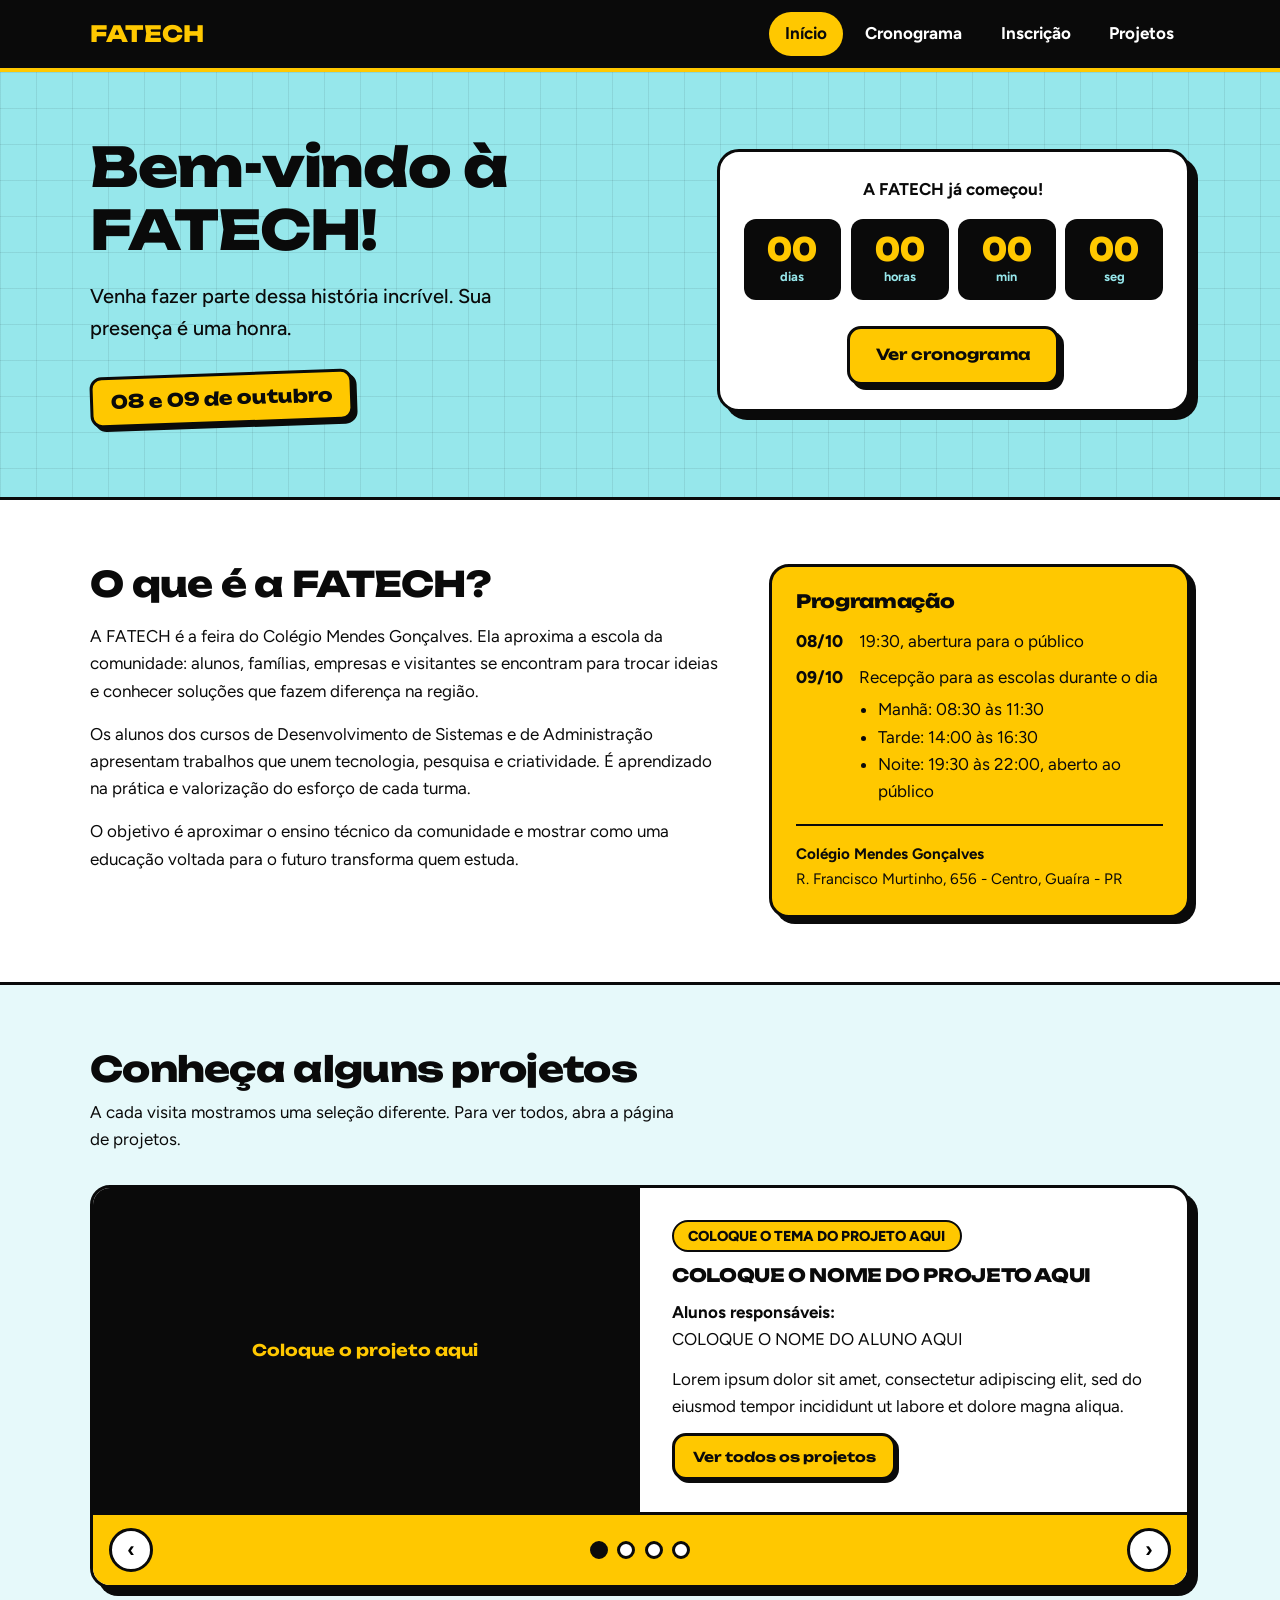
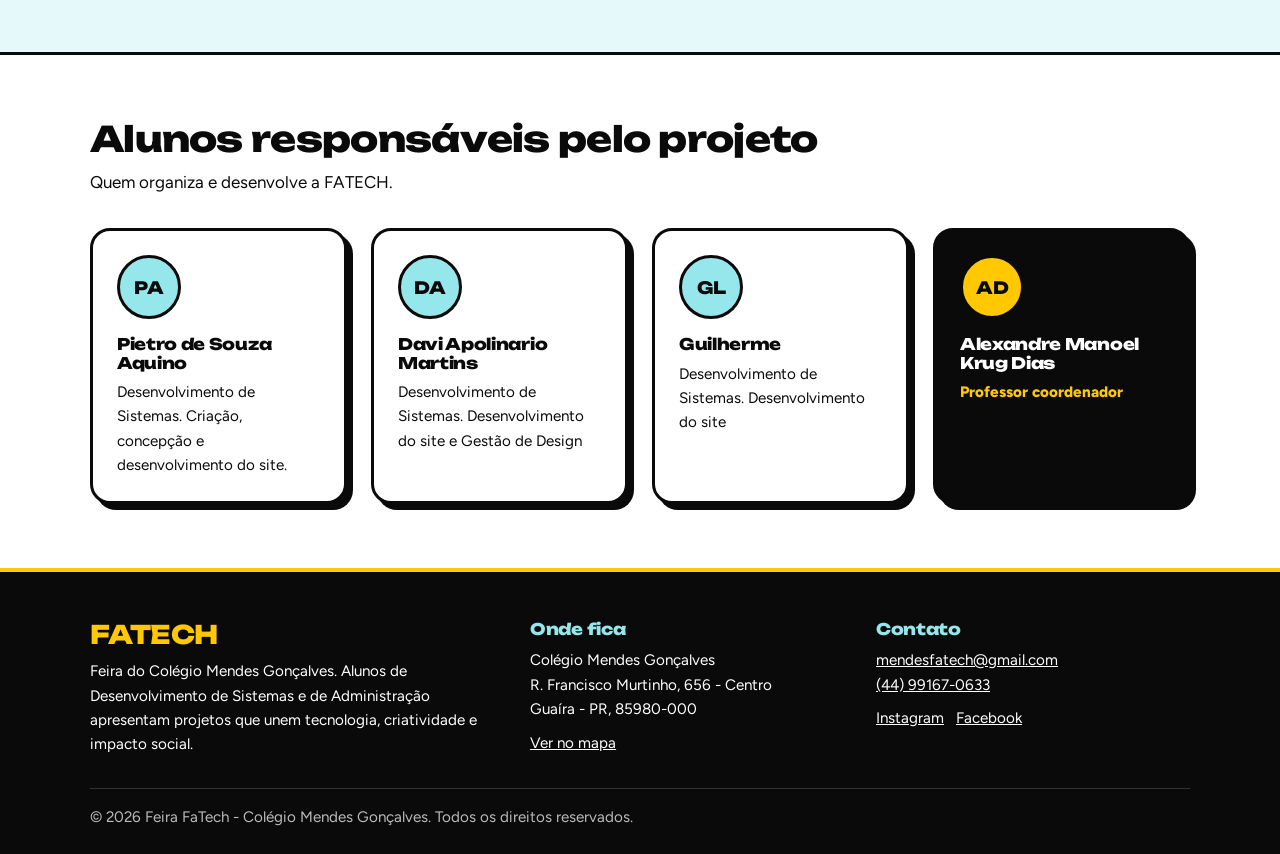
==== index.html @ 224357da "Add files via upload" ====
<!DOCTYPE html>
<html lang="pt-BR">
<head>
  <meta charset="UTF-8">
  <meta name="viewport" content="width=device-width, initial-scale=1">
  <title>FATECH | Colégio Mendes Gonçalves</title>
  <meta name="description" content="Feira FATECH do Colégio Mendes Gonçalves: 08 e 09 de outubro , em Guaíra - PR.">
  <link rel="icon" href="img/Logo-fatech.jpg">
  <link rel="preconnect" href="https://fonts.googleapis.com">
  <link rel="preconnect" href="https://fonts.gstatic.com" crossorigin>
  <link href="https://fonts.googleapis.com/css2?family=Figtree:wght@400;500;700;800&family=Unbounded:wght@500;700;800&display=swap" rel="stylesheet">
  <link rel="stylesheet" href="css/style.css">
</head>
<body>
  <a class="pular" href="#conteudo">Pular para o conteúdo</a>

  <header class="site-header">
    <div class="container header-inner">
      <a class="logo" href="index.html">
        <img src="https://fatechmendes.com/assets/img/navbar-logo.png" alt="FATECH" onerror="this.replaceWith(document.createTextNode('FATECH'))">
      </a>
      <button class="menu-btn" type="button" aria-expanded="false" aria-controls="menu">Menu</button>
      <nav class="nav" id="menu" aria-label="Principal">
        <ul>
          <li><a href="index.html" aria-current="page">Início</a></li>
          <li><a href="cronograma.html">Cronograma</a></li>
          <li><a href="inscricao.html">Inscrição</a></li>
          <li><a href="projetos.html">Projetos</a></li>
        </ul>
      </nav>
    </div>
  </header>

  <main id="conteudo">

    <!-- Introdução + cronômetro -->
    <section class="hero">
      <div class="container hero-grid">
        <div>
          <h1>Bem-vindo à FATECH!</h1>
          <p class="lead">Venha fazer parte dessa história incrível. Sua presença é uma honra.</p>
          <p class="data-selo">08 e 09 de outubro</p>
        </div>

        <div class="painel-contagem">
          <p id="contagem-titulo">Faltam para a abertura, 08/10 às 19:30</p>
          <div class="contagem" role="timer">
            <div class="tile"><span class="num" id="cd-dias">00</span><span class="rot">dias</span></div>
            <div class="tile"><span class="num" id="cd-horas">00</span><span class="rot">horas</span></div>
            <div class="tile"><span class="num" id="cd-min">00</span><span class="rot">min</span></div>
            <div class="tile"><span class="num" id="cd-seg">00</span><span class="rot">seg</span></div>
          </div>
          <a class="btn" href="cronograma.html">Ver cronograma</a>
        </div>
      </div>
    </section>

    <!-- O que é a FATECH -->
    <section class="secao">
      <div class="container intro-grid">
        <div>
          <h2>O que é a FATECH?</h2>
          <p>A FATECH é a feira do Colégio Mendes Gonçalves. Ela aproxima a escola da comunidade: alunos, famílias, empresas e visitantes se encontram para trocar ideias e conhecer soluções que fazem diferença na região.</p>
          <p>Os alunos dos cursos de Desenvolvimento de Sistemas e de Administração apresentam trabalhos que unem tecnologia, pesquisa e criatividade. É aprendizado na prática e valorização do esforço de cada turma.</p>
          <p>O objetivo é aproximar o ensino técnico da comunidade e mostrar como uma educação voltada para o futuro transforma quem estuda.</p>
        </div>

        <aside class="horarios" aria-labelledby="prog">
          <h3 id="prog">Programação</h3>
          <dl>
            <dt>08/10</dt>
            <dd>19:30, abertura para o público</dd>
            <dt>09/10</dt>
            <dd>
              Recepção para as escolas durante o dia
              <ul>
                <li>Manhã: 08:30 às 11:30</li>
                <li>Tarde: 14:00 às 16:30</li>
                <li>Noite: 19:30 às 22:00, aberto ao público</li>
              </ul>
            </dd>
          </dl>
          <p class="local"><strong>Colégio Mendes Gonçalves</strong><br>R. Francisco Murtinho, 656 - Centro, Guaíra - PR</p>
        </aside>
      </div>
    </section>

    <!-- Carrossel -->
    <section class="secao secao-tint">
      <div class="container">
        <div class="secao-titulo">
          <h2>Conheça alguns projetos</h2>
          <p>A cada visita mostramos uma seleção diferente. Para ver todos, abra a página de projetos.</p>
        </div>

        <div class="carrossel" id="carrossel" role="region" aria-roledescription="carrossel" aria-label="Projetos da FATECH">
          <div class="carrossel-janela">
            <div class="pista" id="pista"></div>
          </div>
          <div class="carrossel-controles">
            <button class="seta" id="anterior" type="button" aria-label="Projeto anterior">&#8249;</button>
            <div class="pontos" id="pontos"></div>
            <button class="seta" id="proximo" type="button" aria-label="Próximo projeto">&#8250;</button>
          </div>
        </div>
      </div>
    </section>

    <!-- Alunos responsáveis -->
    <section class="secao">
      <div class="container">
        <div class="secao-titulo">
          <h2>Alunos responsáveis pelo projeto</h2>
          <p>Quem organiza e desenvolve a FATECH.</p>
        </div>

        <div class="grade-alunos">
          <article class="aluno">
            <div class="avatar" aria-hidden="true">PA</div>
            <h3>Pietro de Souza Aquino</h3>
            <p>Desenvolvimento de Sistemas. Criação, concepção e desenvolvimento do site.</p>
          </article>
          <article class="aluno">
            <div class="avatar" aria-hidden="true">DA</div>
            <h3>Davi Apolinario Martins</h3>
            <p>Desenvolvimento de Sistemas. Desenvolvimento do site e Gestão de Design</p>
          </article>
          <article class="aluno">
            <div class="avatar" aria-hidden="true">GL</div>
            <h3>Guilherme </h3>
            <p>Desenvolvimento de Sistemas. Desenvolvimento do site</p>
          </article>
          <article class="aluno aluno-prof">
            <div class="avatar" aria-hidden="true">AD</div>
            <h3>Alexandre Manoel Krug Dias</h3>
            <p class="cargo">Professor coordenador</p>
          </article>
        </div>
      </div>
    </section>

  </main>

  <footer class="site-footer">
    <div class="container footer-grid">
      <div>
        <h2>FATECH</h2>
        <p>Feira do Colégio Mendes Gonçalves. Alunos de Desenvolvimento de Sistemas e de Administração apresentam projetos que unem tecnologia, criatividade e impacto social.</p>
      </div>
      <div>
        <h3>Onde fica</h3>
        <p>Colégio Mendes Gonçalves<br>R. Francisco Murtinho, 656 - Centro<br>Guaíra - PR, 85980-000</p>
        <p><a href="https://www.google.com/maps/search/?api=1&query=Col%C3%A9gio+Mendes+Gon%C3%A7alves+Gua%C3%ADra+PR" target="_blank" rel="noopener">Ver no mapa</a></p>
      </div>
      <div>
        <h3>Contato</h3>
        <p><a href="mailto:mendesfatech@gmail.com">mendesfatech@gmail.com</a><br><a href="tel:+5544991670633">(44) 99167-0633</a></p>
        <p><a href="https://www.instagram.com/fatechmendes/" target="_blank" rel="noopener">Instagram</a> &nbsp; <a href="https://www.facebook.com/mendes.goncalves.520/" target="_blank" rel="noopener">Facebook</a></p>
      </div>
    </div>
    <div class="container">
      <p class="copy">&copy; <span id="ano">2026</span> Feira FaTech - Colégio Mendes Gonçalves. Todos os direitos reservados.</p>
    </div>
  </footer>

  <script src="js/dados.js"></script>
  <script src="js/script.js"></script>
</body>
</html>
---- css/style.css ----
/* =========================================================
   FATECH - style.css
   Cores do projeto: ciano #96E7EB, preto #0A0A0A, laranja #FFC800
   ========================================================= */

:root {
  --ciano: #96E7EB;
  --preto: #0A0A0A;
  --laranja: #FFC800;
  --branco: #FFFFFF;
  --ciano-claro: #E6F9FA;
  --borda: 3px solid var(--preto);
  --sombra: 6px 6px 0 var(--preto);
  --fonte-titulo: 'Unbounded', 'Arial Black', system-ui, sans-serif;
  --fonte-texto: 'Figtree', system-ui, -apple-system, 'Segoe UI', sans-serif;
}

/* ---------- Base ---------- */
*, *::before, *::after { box-sizing: border-box; }
body, h1, h2, h3, p, ul, dl, dd { margin: 0; }
ul { padding: 0; }
html { scroll-behavior: smooth; }

body {
  font-family: var(--fonte-texto);
  font-size: 1.0625rem;
  line-height: 1.6;
  color: var(--preto);
  background: var(--branco);
}

img { max-width: 100%; display: block; }
a { color: inherit; }
[hidden] { display: none !important; }

h1, h2, h3 {
  font-family: var(--fonte-titulo);
  font-weight: 800;
  line-height: 1.15;
  letter-spacing: -0.02em;
}
h1 { font-size: clamp(2rem, 4.6vw, 3.4rem); }
h2 { font-size: clamp(1.5rem, 3.4vw, 2.2rem); }
h3 { font-size: 1.15rem; }

:focus-visible { outline: 3px solid var(--preto); outline-offset: 3px; }

.container { width: min(1100px, 92%); margin-inline: auto; }
.container-estreito { width: min(760px, 92%); margin-inline: auto; }

.secao { padding: 4rem 0; }
.secao-tint {
  background: var(--ciano-claro);
  border-block: var(--borda);
}
.secao-titulo { margin-bottom: 2rem; }
.secao-titulo p { margin-top: .6rem; max-width: 55ch; }

.pular {
  position: absolute;
  left: -999px;
  top: 0;
  background: var(--laranja);
  padding: .6rem 1rem;
  font-weight: 800;
  z-index: 100;
}
.pular:focus { left: 0; }

/* ---------- Botões ---------- */
.btn {
  display: inline-block;
  font-family: var(--fonte-titulo);
  font-weight: 700;
  font-size: .95rem;
  padding: .9rem 1.6rem;
  background: var(--laranja);
  color: var(--preto);
  border: var(--borda);
  border-radius: 14px;
  box-shadow: 5px 5px 0 var(--preto);
  text-decoration: none;
  cursor: pointer;
  transition: transform .1s, box-shadow .1s;
}
.btn:hover { transform: translate(2px, 2px); box-shadow: 3px 3px 0 var(--preto); }
.btn:active { transform: translate(5px, 5px); box-shadow: 0 0 0 var(--preto); }
.btn-ciano { background: var(--ciano); }
.btn-branco { background: var(--branco); }
.btn-pequeno { padding: .6rem 1.1rem; font-size: .85rem; box-shadow: 3px 3px 0 var(--preto); }

/* ---------- Cabeçalho ---------- */
.site-header {
  background: var(--preto);
  border-bottom: 4px solid var(--laranja);
  position: sticky;
  top: 0;
  z-index: 50;
}
.site-header :focus-visible { outline-color: var(--laranja); }

.header-inner {
  display: flex;
  align-items: center;
  justify-content: space-between;
  gap: 1rem;
  min-height: 68px;
}
.logo {
  display: flex;
  align-items: center;
  font-family: var(--fonte-titulo);
  font-weight: 800;
  font-size: 1.4rem;
  color: var(--laranja);
  text-decoration: none;
}
.logo img { height: 40px; width: auto; }

.nav ul { list-style: none; display: flex; gap: .4rem; }
.nav a {
  display: block;
  padding: .5rem 1rem;
  color: var(--branco);
  font-weight: 700;
  text-decoration: none;
  border-radius: 999px;
}
.nav a:hover { background: var(--ciano); color: var(--preto); }
.nav a[aria-current="page"] { background: var(--laranja); color: var(--preto); }

.menu-btn {
  display: none;
  font: inherit;
  font-weight: 700;
  color: var(--branco);
  background: transparent;
  border: 2px solid var(--laranja);
  border-radius: 10px;
  padding: .4rem 1rem;
  cursor: pointer;
}

@media (max-width: 760px) {
  .menu-btn { display: block; }
  .nav {
    display: none;
    position: absolute;
    top: calc(100% + 4px);
    left: 0;
    right: 0;
    background: var(--preto);
    padding: .5rem 4% 1rem;
    border-bottom: 4px solid var(--laranja);
  }
  .nav.open { display: block; }
  .nav ul { flex-direction: column; }
}

/* ---------- Topo das páginas (fundo ciano quadriculado) ---------- */
.hero,
.pagina-topo {
  background-color: var(--ciano);
  background-image:
    linear-gradient(rgba(10, 10, 10, .08) 1px, transparent 1px),
    linear-gradient(90deg, rgba(10, 10, 10, .08) 1px, transparent 1px);
  background-size: 36px 36px;
  border-bottom: var(--borda);
}
.pagina-topo { padding: 3rem 0; }
.pagina-topo p { font-size: 1.15rem; font-weight: 500; max-width: 52ch; margin-top: .8rem; }

/* ---------- Página inicial: hero ---------- */
.hero { padding: 4rem 0 4.5rem; }
.hero-grid {
  display: grid;
  grid-template-columns: 1.1fr .9fr;
  gap: 3rem;
  align-items: center;
}
.hero .lead {
  font-size: 1.25rem;
  font-weight: 500;
  max-width: 32ch;
  margin: 1.2rem 0 1.8rem;
}
.data-selo {
  display: inline-block;
  background: var(--laranja);
  border: var(--borda);
  border-radius: 12px;
  padding: .5rem 1.1rem;
  font-family: var(--fonte-titulo);
  font-weight: 800;
  font-size: 1.15rem;
  transform: rotate(-2deg);
  box-shadow: 4px 4px 0 var(--preto);
}

.painel-contagem {
  background: var(--branco);
  border: var(--borda);
  border-radius: 22px;
  box-shadow: 8px 8px 0 var(--preto);
  padding: 1.5rem;
  text-align: center;
}
.painel-contagem > p { font-weight: 700; margin-bottom: 1rem; }

.contagem {
  display: grid;
  grid-template-columns: repeat(4, 1fr);
  gap: .6rem;
  margin-bottom: 1.6rem;
}
.tile { background: var(--preto); border-radius: 12px; padding: .8rem .2rem; }
.tile .num {
  display: block;
  font-family: var(--fonte-titulo);
  font-weight: 800;
  font-size: clamp(1.4rem, 3.6vw, 2rem);
  line-height: 1.1;
  color: var(--laranja);
  font-variant-numeric: tabular-nums;
}
.tile .rot { display: block; color: var(--ciano); font-size: .8rem; font-weight: 700; }

@media (max-width: 860px) {
  .hero-grid { grid-template-columns: 1fr; }
}

/* ---------- Introdução ---------- */
.intro-grid {
  display: grid;
  grid-template-columns: 1.2fr .8fr;
  gap: 3rem;
  align-items: start;
}
.intro-grid h2 { margin-bottom: 1.2rem; }
.intro-grid p + p { margin-top: 1rem; }

.horarios {
  background: var(--laranja);
  border: var(--borda);
  border-radius: 20px;
  box-shadow: var(--sombra);
  padding: 1.5rem;
}
.horarios h3 { margin-bottom: 1rem; }
.horarios dl { display: grid; grid-template-columns: auto 1fr; gap: .6rem 1rem; }
.horarios dt { font-weight: 800; }
.horarios ul { padding-left: 1.2rem; margin-top: .3rem; }
.horarios .local { margin-top: 1.2rem; padding-top: 1rem; border-top: 2px solid var(--preto); font-size: .95rem; }

@media (max-width: 860px) {
  .intro-grid { grid-template-columns: 1fr; gap: 2rem; }
}

/* ---------- Imagem / placeholder de projeto ---------- */
.proj-img { width: 100%; height: 100%; object-fit: cover; }
.proj-img-vazia {
  background: var(--preto);
  color: var(--laranja);
  display: flex;
  align-items: center;
  justify-content: center;
  text-align: center;
  padding: 1rem;
  font-family: var(--fonte-titulo);
  font-weight: 700;
  font-size: 1rem;
}
.tema {
  display: inline-block;
  background: var(--laranja);
  border: 2px solid var(--preto);
  border-radius: 999px;
  padding: .15rem .9rem;
  font-weight: 800;
  font-size: .9rem;
}

/* ---------- Carrossel ---------- */
.carrossel {
  background: var(--branco);
  border: var(--borda);
  border-radius: 20px;
  box-shadow: 8px 8px 0 var(--preto);
  overflow: hidden;
}
.carrossel-janela { overflow: hidden; }
.pista { display: flex; transition: transform .5s ease; }

.slide { min-width: 100%; display: grid; grid-template-columns: 1fr 1fr; }
.slide .proj-img { border-right: var(--borda); min-height: 280px; }
.slide-info {
  padding: 2rem;
  display: flex;
  flex-direction: column;
  align-items: flex-start;
  justify-content: center;
  gap: .8rem;
}

.carrossel-controles {
  display: flex;
  align-items: center;
  justify-content: space-between;
  gap: 1rem;
  padding: .8rem 1rem;
  background: var(--laranja);
  border-top: var(--borda);
}
.seta {
  width: 44px;
  height: 44px;
  border-radius: 50%;
  border: var(--borda);
  background: var(--branco);
  font-size: 1.4rem;
  font-weight: 800;
  line-height: 1;
  cursor: pointer;
}
.seta:hover { background: var(--ciano); }
.pontos { display: flex; gap: .6rem; }
.ponto {
  width: 18px;
  height: 18px;
  padding: 0;
  border-radius: 50%;
  border: 3px solid var(--preto);
  background: var(--branco);
  cursor: pointer;
}
.ponto[aria-current="true"] { background: var(--preto); }

@media (max-width: 760px) {
  .slide { grid-template-columns: 1fr; }
  .slide .proj-img { border-right: 0; border-bottom: var(--borda); min-height: 200px; }
  .slide-info { padding: 1.4rem; }
}

/* ---------- Alunos responsáveis ---------- */
.grade-alunos {
  display: grid;
  grid-template-columns: repeat(auto-fit, minmax(230px, 1fr));
  gap: 1.5rem;
}
.aluno {
  background: var(--branco);
  border: var(--borda);
  border-radius: 20px;
  box-shadow: var(--sombra);
  padding: 1.5rem;
}
.avatar {
  width: 64px;
  height: 64px;
  border-radius: 50%;
  background: var(--ciano);
  border: var(--borda);
  display: flex;
  align-items: center;
  justify-content: center;
  font-family: var(--fonte-titulo);
  font-weight: 800;
  margin-bottom: 1rem;
}
.aluno h3 { font-size: 1rem; margin-bottom: .5rem; }
.aluno p { font-size: .95rem; }
.aluno-prof { background: var(--preto); color: var(--branco); }
.aluno-prof .avatar { background: var(--laranja); color: var(--preto); }
.aluno-prof .cargo { color: var(--laranja); font-weight: 800; }

/* ---------- Cronograma: mapa mental ---------- */
.mapa {
  display: grid;
  grid-template-columns: 1fr auto 1fr;
  gap: 70px;
  align-items: center;
}
.mapa-centro {
  position: relative;
  width: 190px;
  height: 190px;
  border-radius: 50%;
  background: var(--preto);
  color: var(--laranja);
  border: var(--borda);
  box-shadow: 6px 6px 0 var(--laranja);
  display: flex;
  flex-direction: column;
  align-items: center;
  justify-content: center;
  text-align: center;
  font-family: var(--fonte-titulo);
  font-weight: 800;
  font-size: 1.5rem;
}
.mapa-centro small {
  font-family: var(--fonte-texto);
  font-size: .85rem;
  font-weight: 700;
  color: var(--branco);
}
.mapa-centro::before,
.mapa-centro::after {
  content: "";
  position: absolute;
  top: 50%;
  width: 70px;
  height: 4px;
  background: var(--preto);
  transform: translateY(-50%);
}
.mapa-centro::before { right: 100%; }
.mapa-centro::after { left: 100%; }

.dia {
  display: block;
  width: fit-content;
  background: var(--preto);
  color: var(--laranja);
  border-radius: 999px;
  padding: .4rem 1.1rem;
  font-size: 1rem;
  margin-bottom: 1.2rem;
}
.ramo-esq .dia { margin-left: auto; }

.nos {
  list-style: none;
  position: relative;
  display: flex;
  flex-direction: column;
  gap: 1rem;
}
.nos::before {
  content: "";
  position: absolute;
  top: 2.6rem;
  bottom: 2.6rem;
  width: 4px;
  background: var(--preto);
}
.ramo-esq .nos { padding-right: 35px; }
.ramo-esq .nos::before { right: 0; }
.ramo-dir .nos { padding-left: 35px; }
.ramo-dir .nos::before { left: 0; }

.no {
  position: relative;
  min-height: 5.2rem;
  padding: .8rem 1rem;
  background: var(--ciano);
  border: var(--borda);
  border-radius: 14px;
  box-shadow: 4px 4px 0 var(--preto);
}
.ramo-dir .no { background: var(--laranja); }
.no::after {
  content: "";
  position: absolute;
  top: 50%;
  width: 35px;
  height: 4px;
  background: var(--preto);
  transform: translateY(-50%);
}
.ramo-esq .no::after { left: 100%; }
.ramo-dir .no::after { right: 100%; }

.no strong { display: block; font-family: var(--fonte-titulo); font-size: .95rem; line-height: 1.25; }
.no p { font-size: .92rem; line-height: 1.4; margin-top: .25rem; }
.hora {
  display: inline-block;
  background: var(--preto);
  color: var(--branco);
  border: 2px solid var(--preto);
  border-radius: 999px;
  padding: 0 .65rem;
  margin-bottom: .35rem;
  font-size: .8rem;
  font-weight: 800;
}
.hora-vazia { background: transparent; color: var(--preto); border-style: dashed; }
.no.pendente { background: var(--branco); border-style: dashed; box-shadow: none; }

.legenda { display: flex; flex-wrap: wrap; gap: .8rem 1.6rem; margin-top: 3rem; font-weight: 600; }
.legenda span { display: inline-flex; align-items: center; gap: .5rem; }
.legenda i {
  display: inline-block;
  width: 22px;
  height: 22px;
  border: var(--borda);
  border-radius: 6px;
  background: var(--ciano);
}
.legenda .l-dia2 { background: var(--laranja); }
.legenda .l-pend { background: var(--branco); border-style: dashed; }

@media (max-width: 820px) {
  .mapa { grid-template-columns: 1fr; gap: 2.5rem; justify-items: center; }
  .mapa-centro { order: -1; }
  .mapa-centro::before, .mapa-centro::after { display: none; }
  .ramo { width: 100%; }
  .ramo-esq .dia { margin-left: 0; }
  .ramo-esq .nos, .ramo-dir .nos { padding: 0 0 0 35px; }
  .ramo-esq .nos::before, .ramo-dir .nos::before { left: 0; right: auto; }
  .ramo-esq .no::after, .ramo-dir .no::after { left: -35px; right: auto; }
}

/* ---------- Inscrição ---------- */
.abas { display: flex; flex-wrap: wrap; gap: .8rem; margin-bottom: 1.6rem; }
.aba {
  font-family: var(--fonte-titulo);
  font-weight: 700;
  font-size: .95rem;
  padding: .8rem 1.4rem;
  background: var(--branco);
  color: var(--preto);
  border: var(--borda);
  border-radius: 14px;
  box-shadow: 4px 4px 0 var(--preto);
  cursor: pointer;
}
.aba:hover { background: var(--ciano); }
.aba[aria-pressed="true"] { background: var(--laranja); }

.painel {
  background: var(--branco);
  border: var(--borda);
  border-radius: 20px;
  box-shadow: 8px 8px 0 var(--preto);
  padding: 2rem;
}
.painel h2 { font-size: 1.4rem; margin-bottom: .6rem; }
.painel > p,
.painel form > p { margin-bottom: 1.5rem; }

.form-grid { display: grid; grid-template-columns: 1fr 1fr; gap: 1.2rem; }
.campo-largo { grid-column: 1 / -1; }
label { display: block; font-weight: 800; margin-bottom: .3rem; }
.opcional { font-weight: 500; color: #444; }

input[type="text"], input[type="file"] {
  width: 100%;
  font: inherit;
  padding: .75rem 1rem;
  background: var(--branco);
  border: var(--borda);
  border-radius: 10px;
}
input[type="text"]:focus-visible, input[type="file"]:focus-visible {
  outline: 3px solid var(--preto);
  box-shadow: 4px 4px 0 var(--laranja);
}
input:user-invalid { border-color: #B00020; }
#logo-preview {
  max-height: 110px;
  margin-top: .8rem;
  border: var(--borda);
  border-radius: 10px;
  background: var(--branco);
}
.form-acoes { margin-top: 1.8rem; display: flex; flex-wrap: wrap; gap: 1rem; }

.resumo-lista { display: grid; grid-template-columns: auto 1fr; gap: .5rem 1rem; margin: 1.2rem 0 1.6rem; }
.resumo-lista dt { font-weight: 800; }
.aviso {
  background: var(--ciano-claro);
  border: 2px dashed var(--preto);
  border-radius: 12px;
  padding: .8rem 1rem;
  font-size: .95rem;
  margin-bottom: 1.4rem;
}
.contato-prof { font-family: var(--fonte-titulo); font-weight: 800; font-size: 1.2rem; margin-bottom: 1.2rem; }
.link-regulamento { margin-top: 1.4rem; font-size: .95rem; }

@media (max-width: 640px) {
  .form-grid { grid-template-columns: 1fr; }
  .painel { padding: 1.4rem; }
}

/* ---------- Projetos ---------- */
.grade-proj {
  display: grid;
  grid-template-columns: repeat(auto-fill, minmax(290px, 1fr));
  gap: 2rem;
}
.card-proj {
  display: flex;
  flex-direction: column;
  background: var(--branco);
  border: var(--borda);
  border-radius: 20px;
  box-shadow: var(--sombra);
  overflow: hidden;
}
.card-proj .proj-img { height: auto; aspect-ratio: 16 / 10; border-bottom: var(--borda); }
.card-proj-corpo {
  display: flex;
  flex-direction: column;
  align-items: flex-start;
  gap: .6rem;
  padding: 1.2rem 1.3rem 1.5rem;
}
.card-proj h3 { font-size: 1.1rem; }
.alunos strong { display: block; }

/* ---------- Rodapé ---------- */
.site-footer {
  background: var(--preto);
  color: var(--branco);
  border-top: 4px solid var(--laranja);
  padding: 3rem 0 1.5rem;
}
.site-footer :focus-visible { outline-color: var(--laranja); }
.footer-grid { display: grid; grid-template-columns: 1.3fr 1fr 1fr; gap: 2rem; }
.site-footer h2 { font-size: 1.6rem; color: var(--laranja); margin-bottom: .6rem; }
.site-footer h3 { font-size: 1rem; color: var(--ciano); margin-bottom: .6rem; }
.site-footer p { font-size: .95rem; }
.site-footer p + p { margin-top: .6rem; }
.site-footer a { color: var(--branco); }
.site-footer a:hover { color: var(--laranja); }
.copy {
  border-top: 1px solid #333;
  margin-top: 2rem;
  padding-top: 1rem;
  font-size: .9rem;
  color: #bbb;
}
@media (max-width: 760px) {
  .footer-grid { grid-template-columns: 1fr; }
}

/* ---------- Movimento reduzido ---------- */
@media (prefers-reduced-motion: reduce) {
  * { transition: none !important; scroll-behavior: auto !important; }
}
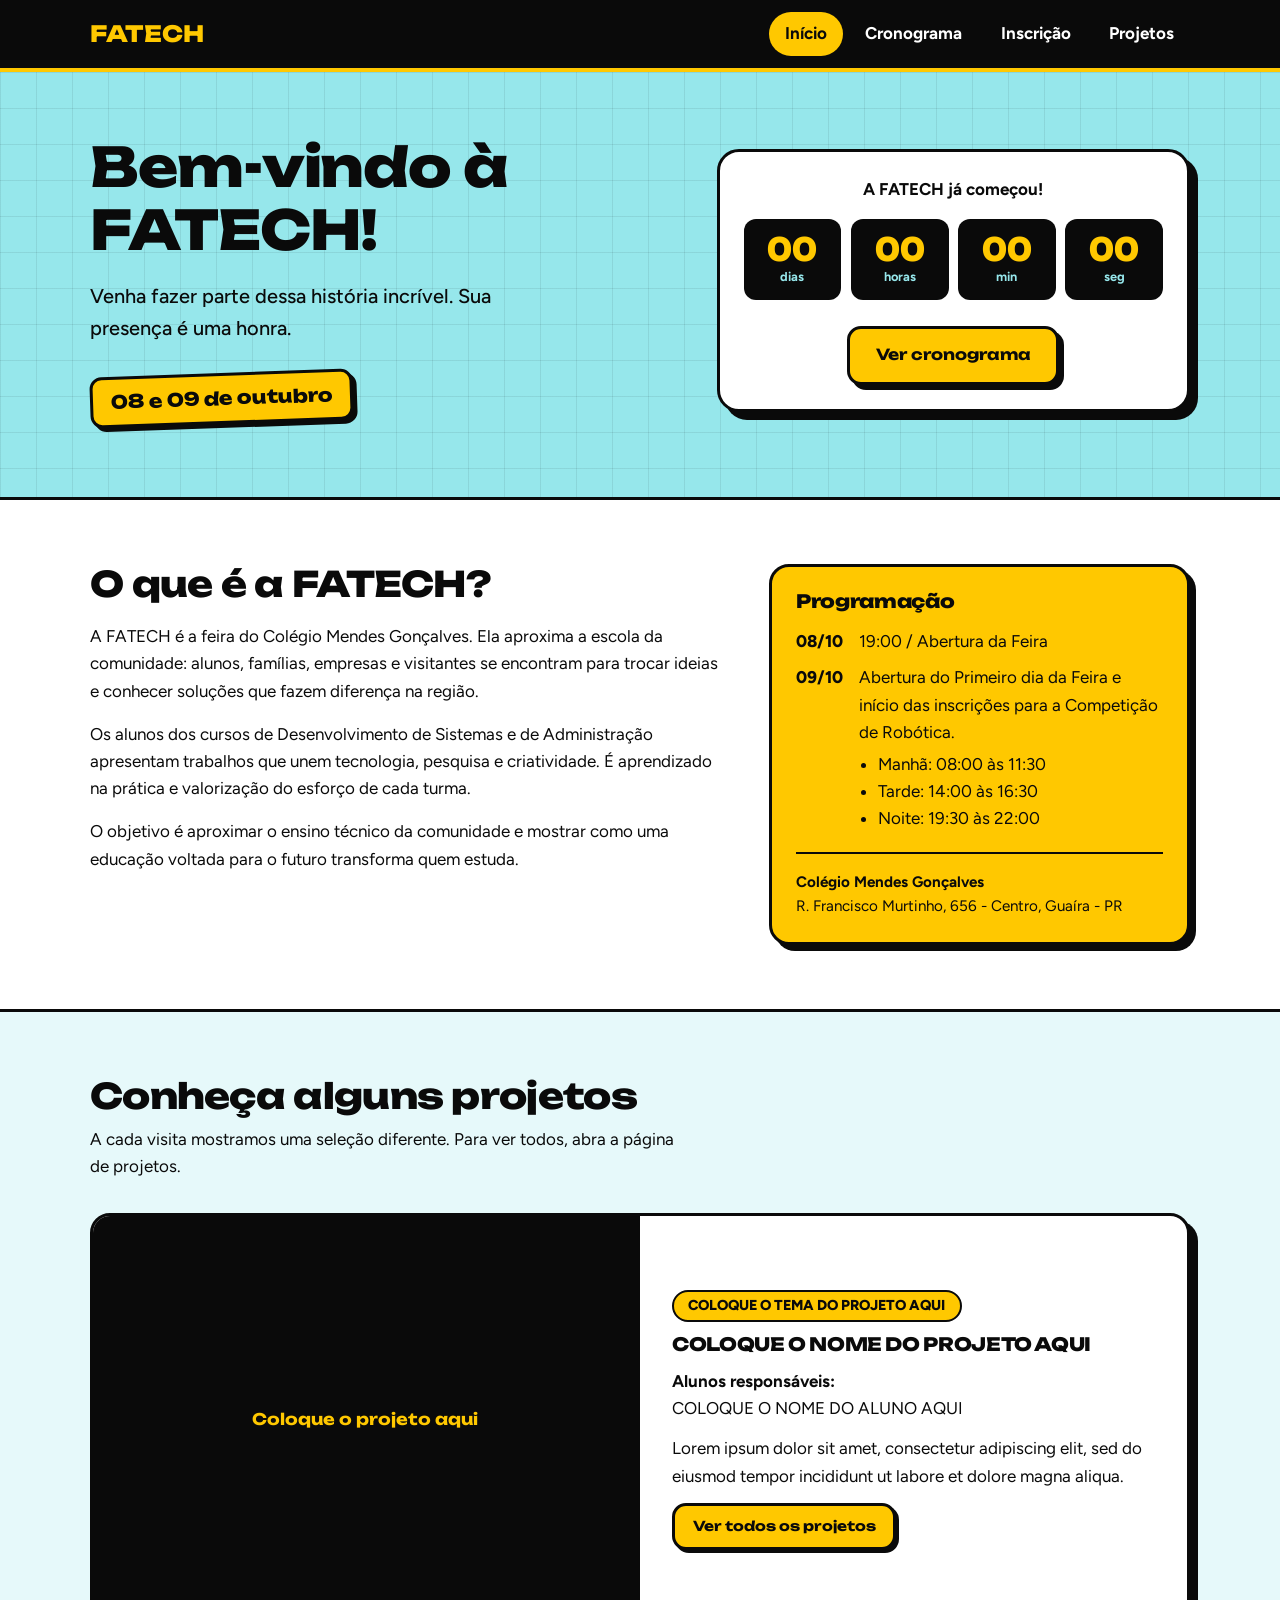
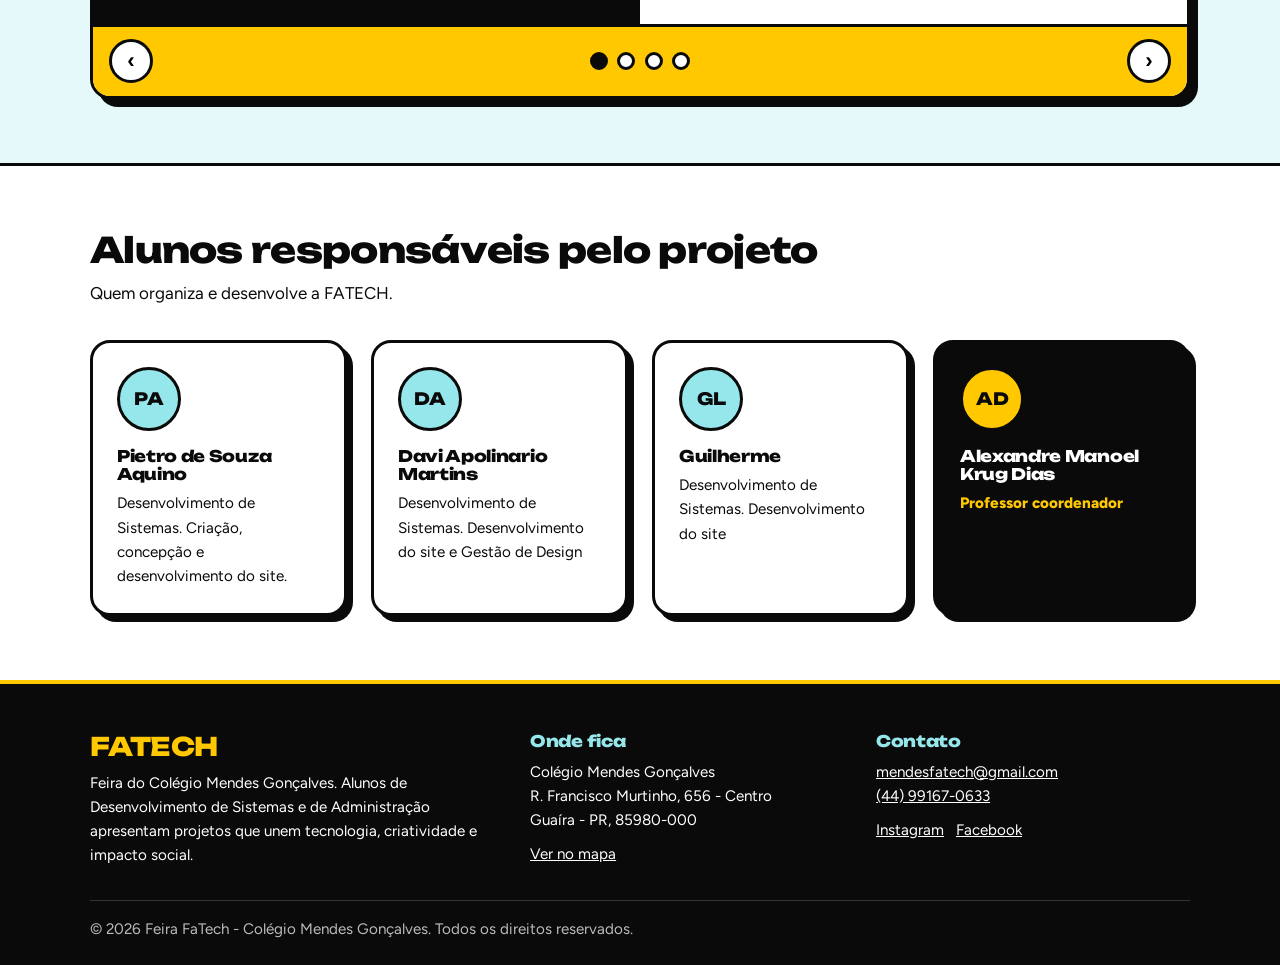
==== commit ab75a104: "Add files via upload" ====
--- a/index.html
+++ b/index.html
@@ -5,7 +5,7 @@
   <meta name="viewport" content="width=device-width, initial-scale=1">
   <title>FATECH | Colégio Mendes Gonçalves</title>
   <meta name="description" content="Feira FATECH do Colégio Mendes Gonçalves: 08 e 09 de outubro , em Guaíra - PR.">
-  <link rel="icon" href="img/Logo-fatech.jpg">
+  <link rel="icon" href="data:image/svg+xml,<svg xmlns=%22http://www.w3.org/2000/svg%22 viewBox=%220 0 100 100%22><text y=%22.9em%22 font-size=%2290%22>🤖</text></svg>">
   <link rel="preconnect" href="https://fonts.googleapis.com">
   <link rel="preconnect" href="https://fonts.gstatic.com" crossorigin>
   <link href="https://fonts.googleapis.com/css2?family=Figtree:wght@400;500;700;800&family=Unbounded:wght@500;700;800&display=swap" rel="stylesheet">
@@ -69,14 +69,16 @@
           <h3 id="prog">Programação</h3>
           <dl>
             <dt>08/10</dt>
-            <dd>19:30, abertura para o público</dd>
+            <dd>
+              19:00 / Abertura da Feira
+            </dd>
             <dt>09/10</dt>
             <dd>
-              Recepção para as escolas durante o dia
+              Abertura do Primeiro dia da Feira e início das inscrições para a Competição de Robótica.
               <ul>
-                <li>Manhã: 08:30 às 11:30</li>
+                <li>Manhã: 08:00 às 11:30</li>
                 <li>Tarde: 14:00 às 16:30</li>
-                <li>Noite: 19:30 às 22:00, aberto ao público</li>
+                <li>Noite: 19:30 às 22:00</li>
               </ul>
             </dd>
           </dl>
--- a/css/style.css
+++ b/css/style.css
@@ -539,6 +539,41 @@
 .painel > p,
 .painel form > p { margin-bottom: 1.5rem; }
 
+.lista-dados-inscricao {
+  list-style: none;
+  display: grid;
+  gap: .8rem;
+  margin: 1rem 0 1.5rem;
+  padding: 0;
+}
+.lista-dados-inscricao li {
+  position: relative;
+  background: var(--ciano-claro);
+  border: 2px solid var(--preto);
+  border-radius: 12px;
+  padding: .8rem 1rem .8rem 2.8rem;
+  box-shadow: 3px 3px 0 var(--preto);
+  font-weight: 700;
+  line-height: 1.4;
+}
+.lista-dados-inscricao li::before {
+  content: "✓";
+  position: absolute;
+  left: .8rem;
+  top: 50%;
+  transform: translateY(-50%);
+  display: inline-flex;
+  align-items: center;
+  justify-content: center;
+  width: 1.4rem;
+  height: 1.4rem;
+  border-radius: 50%;
+  background: var(--laranja);
+  border: 2px solid var(--preto);
+  font-size: .8rem;
+  font-weight: 900;
+}
+
 .form-grid { display: grid; grid-template-columns: 1fr 1fr; gap: 1.2rem; }
 .campo-largo { grid-column: 1 / -1; }
 label { display: block; font-weight: 800; margin-bottom: .3rem; }
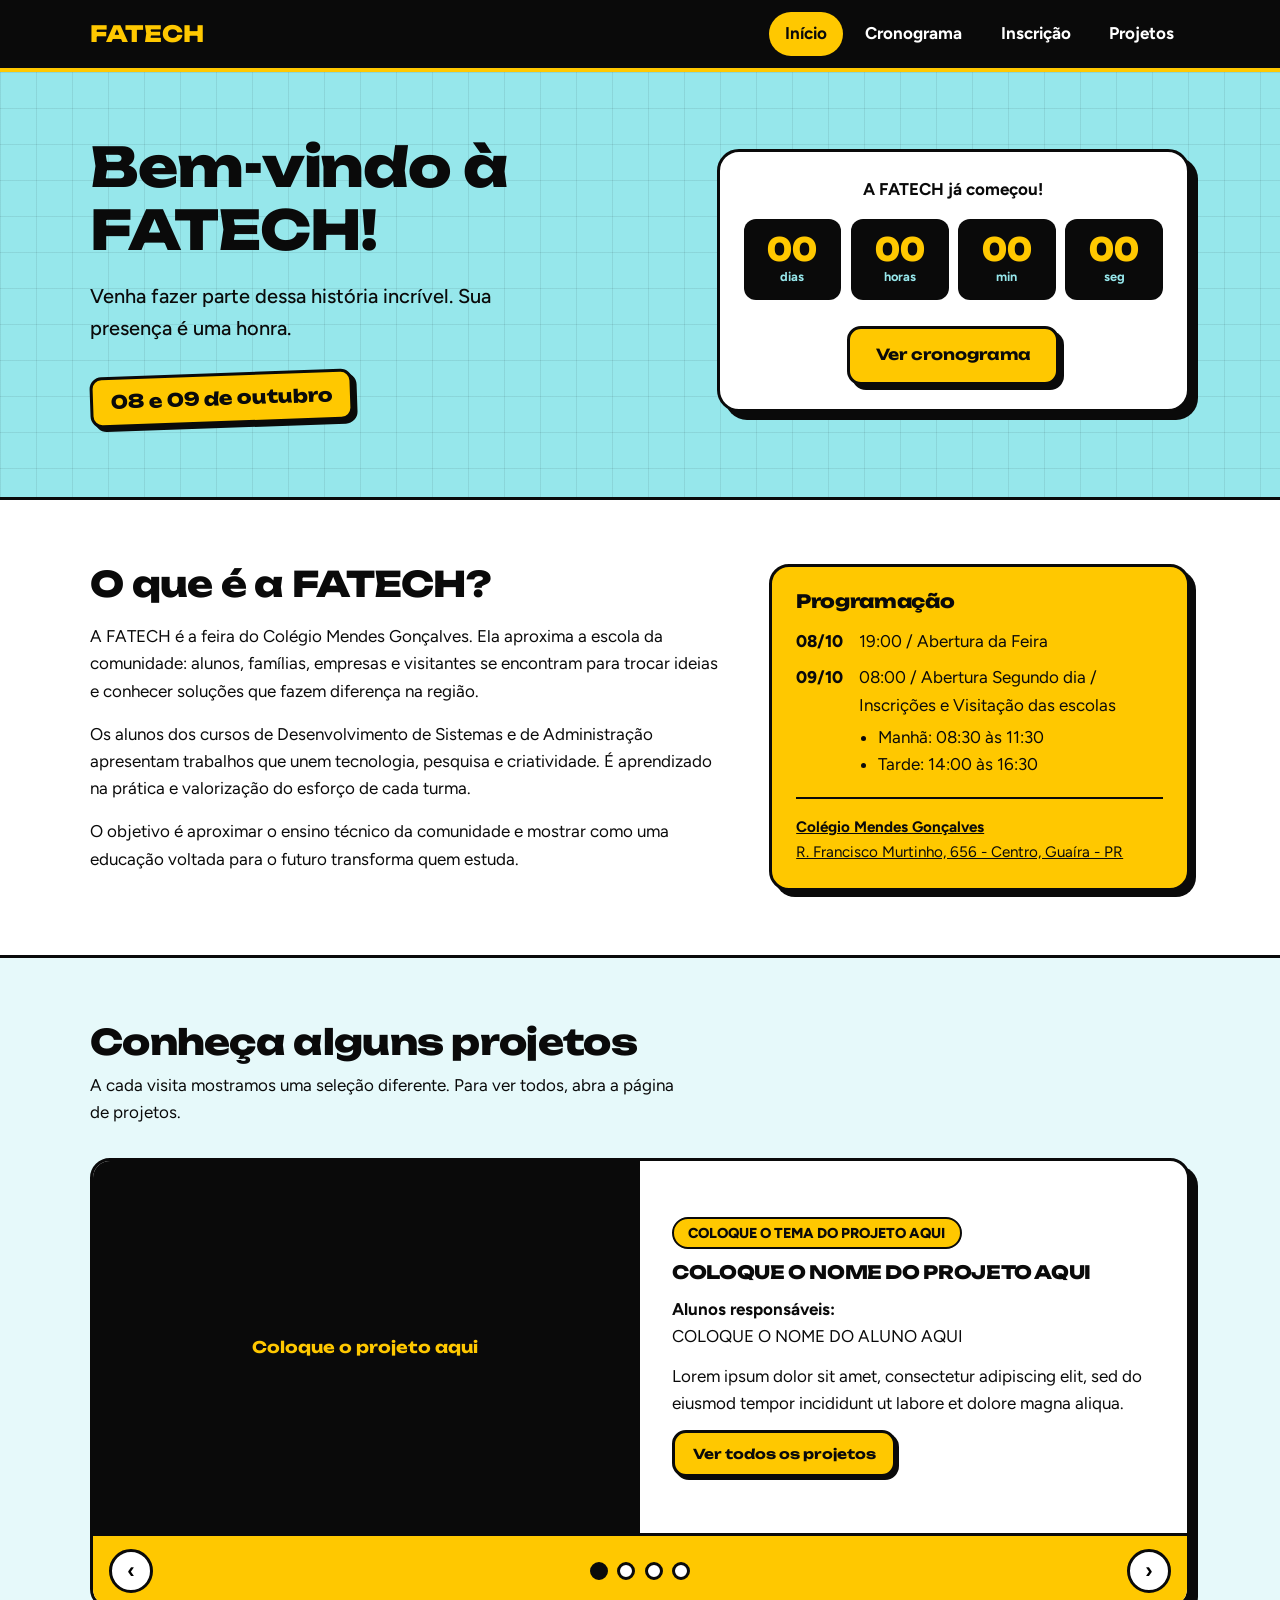
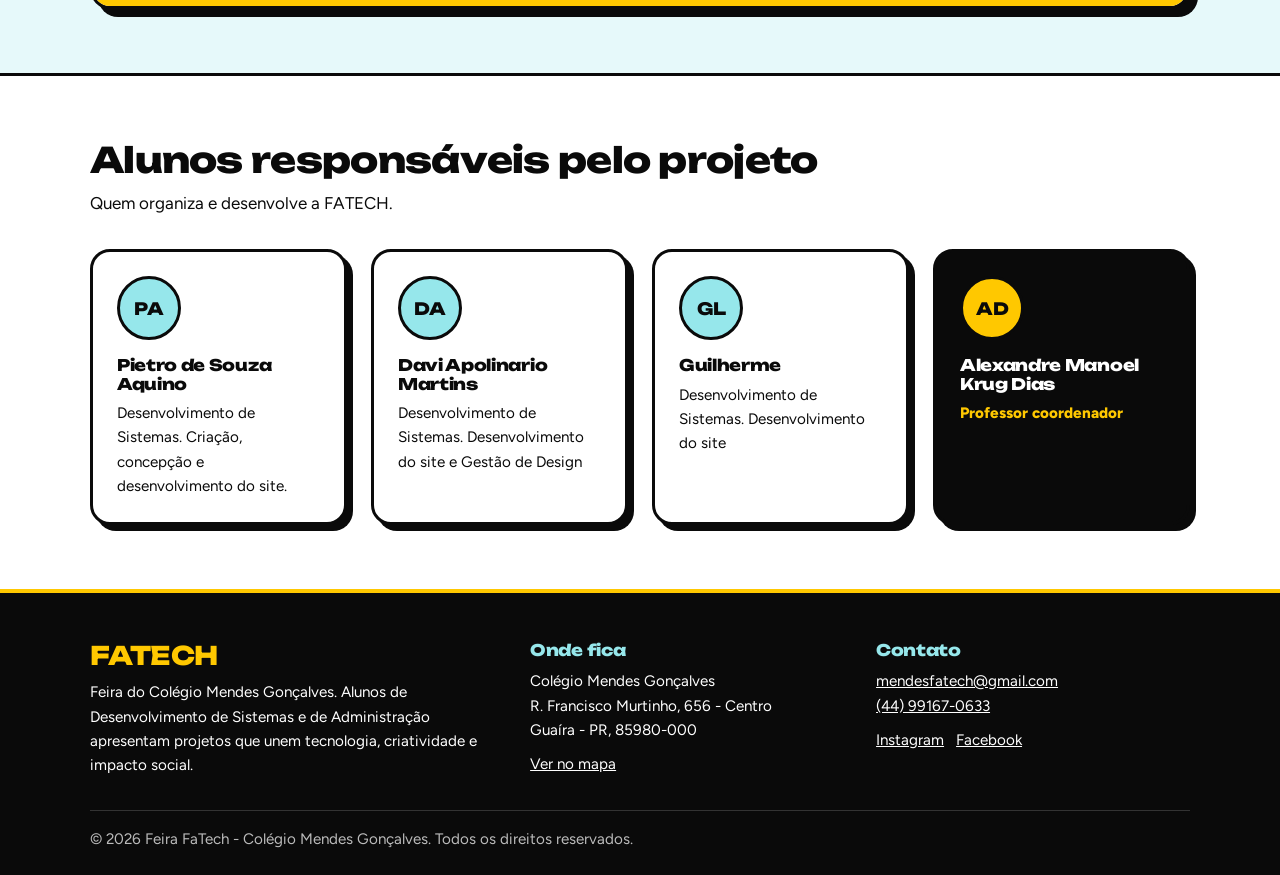
==== commit fb1e9e24: "Add files via upload" ====
--- a/index.html
+++ b/index.html
@@ -74,15 +74,14 @@
             </dd>
             <dt>09/10</dt>
             <dd>
-              Abertura do Primeiro dia da Feira e início das inscrições para a Competição de Robótica.
+              08:00 / Abertura Segundo dia / Inscrições e Visitação das escolas
               <ul>
-                <li>Manhã: 08:00 às 11:30</li>
+                <li>Manhã: 08:30 às 11:30</li>
                 <li>Tarde: 14:00 às 16:30</li>
-                <li>Noite: 19:30 às 22:00</li>
               </ul>
             </dd>
           </dl>
-          <p class="local"><strong>Colégio Mendes Gonçalves</strong><br>R. Francisco Murtinho, 656 - Centro, Guaíra - PR</p>
+          <p class="local"><a href="https://www.google.com/maps/search/?api=1&query=Col%C3%A9gio+Mendes+Gon%C3%A7alves+Gua%C3%ADra+PR" target="_blank"><strong>Colégio Mendes Gonçalves</strong><br>R. Francisco Murtinho, 656 - Centro, Guaíra - PR</a></p>
         </aside>
       </div>
     </section>
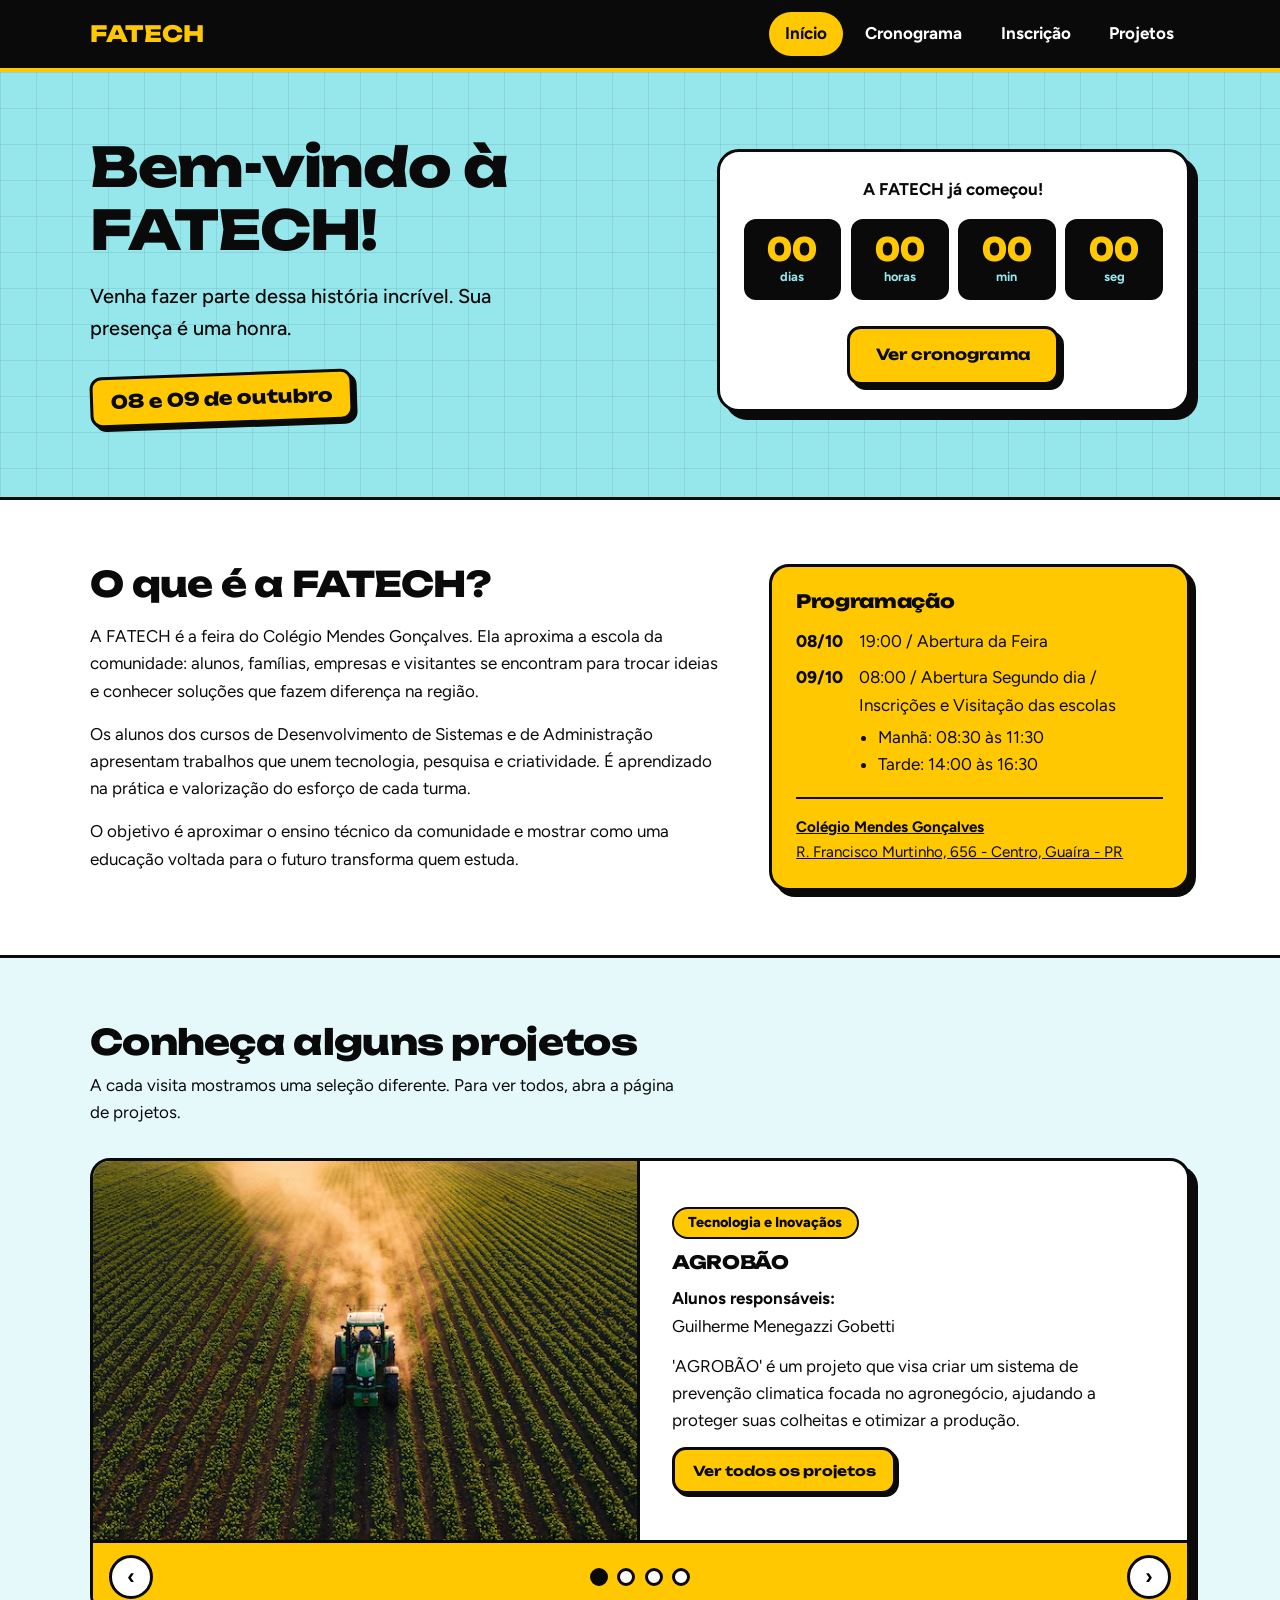
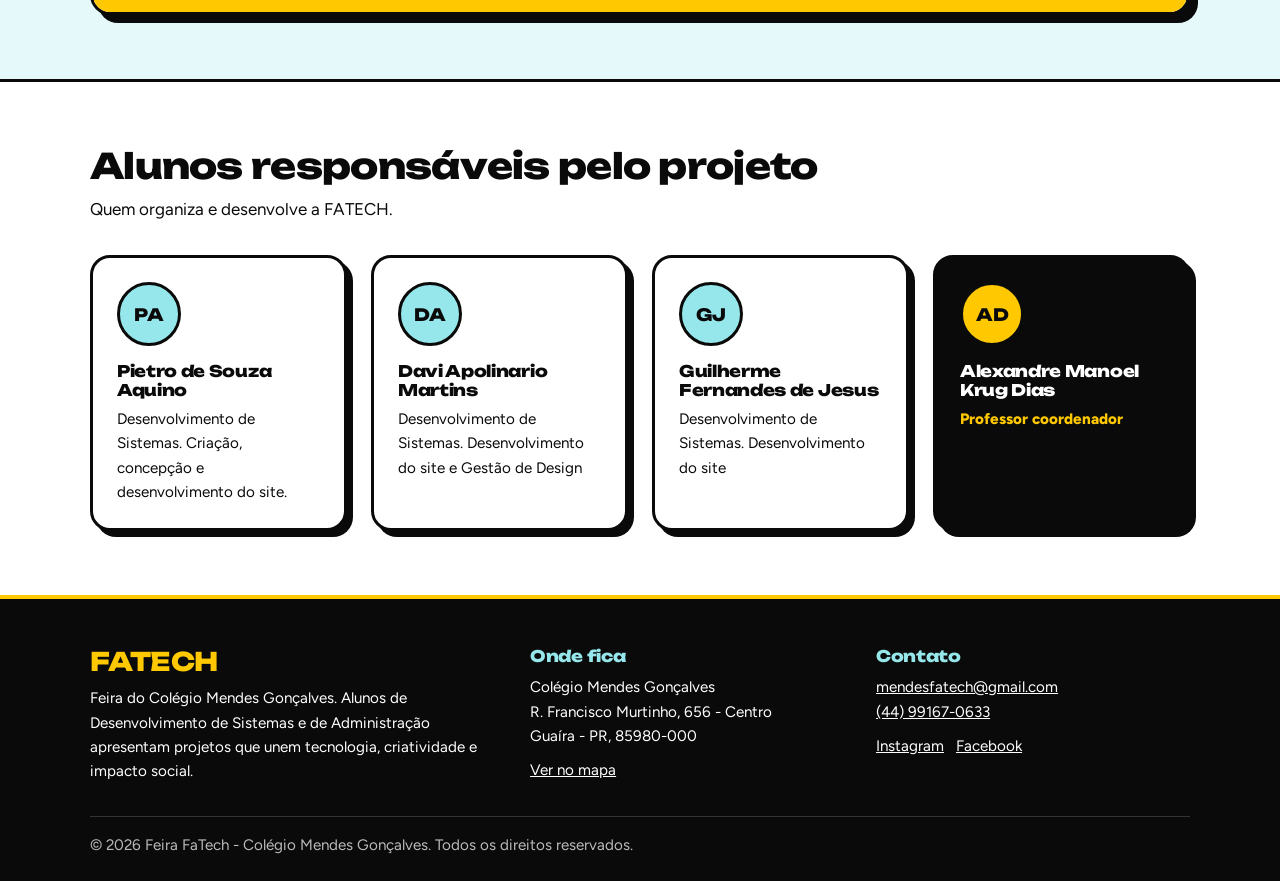
==== commit 439e6cbe: "Add files via upload" ====
--- a/index.html
+++ b/index.html
@@ -127,8 +127,8 @@
             <p>Desenvolvimento de Sistemas. Desenvolvimento do site e Gestão de Design</p>
           </article>
           <article class="aluno">
-            <div class="avatar" aria-hidden="true">GL</div>
-            <h3>Guilherme </h3>
+            <div class="avatar" aria-hidden="true">GJ</div>
+            <h3>Guilherme Fernandes de Jesus</h3>
             <p>Desenvolvimento de Sistemas. Desenvolvimento do site</p>
           </article>
           <article class="aluno aluno-prof">
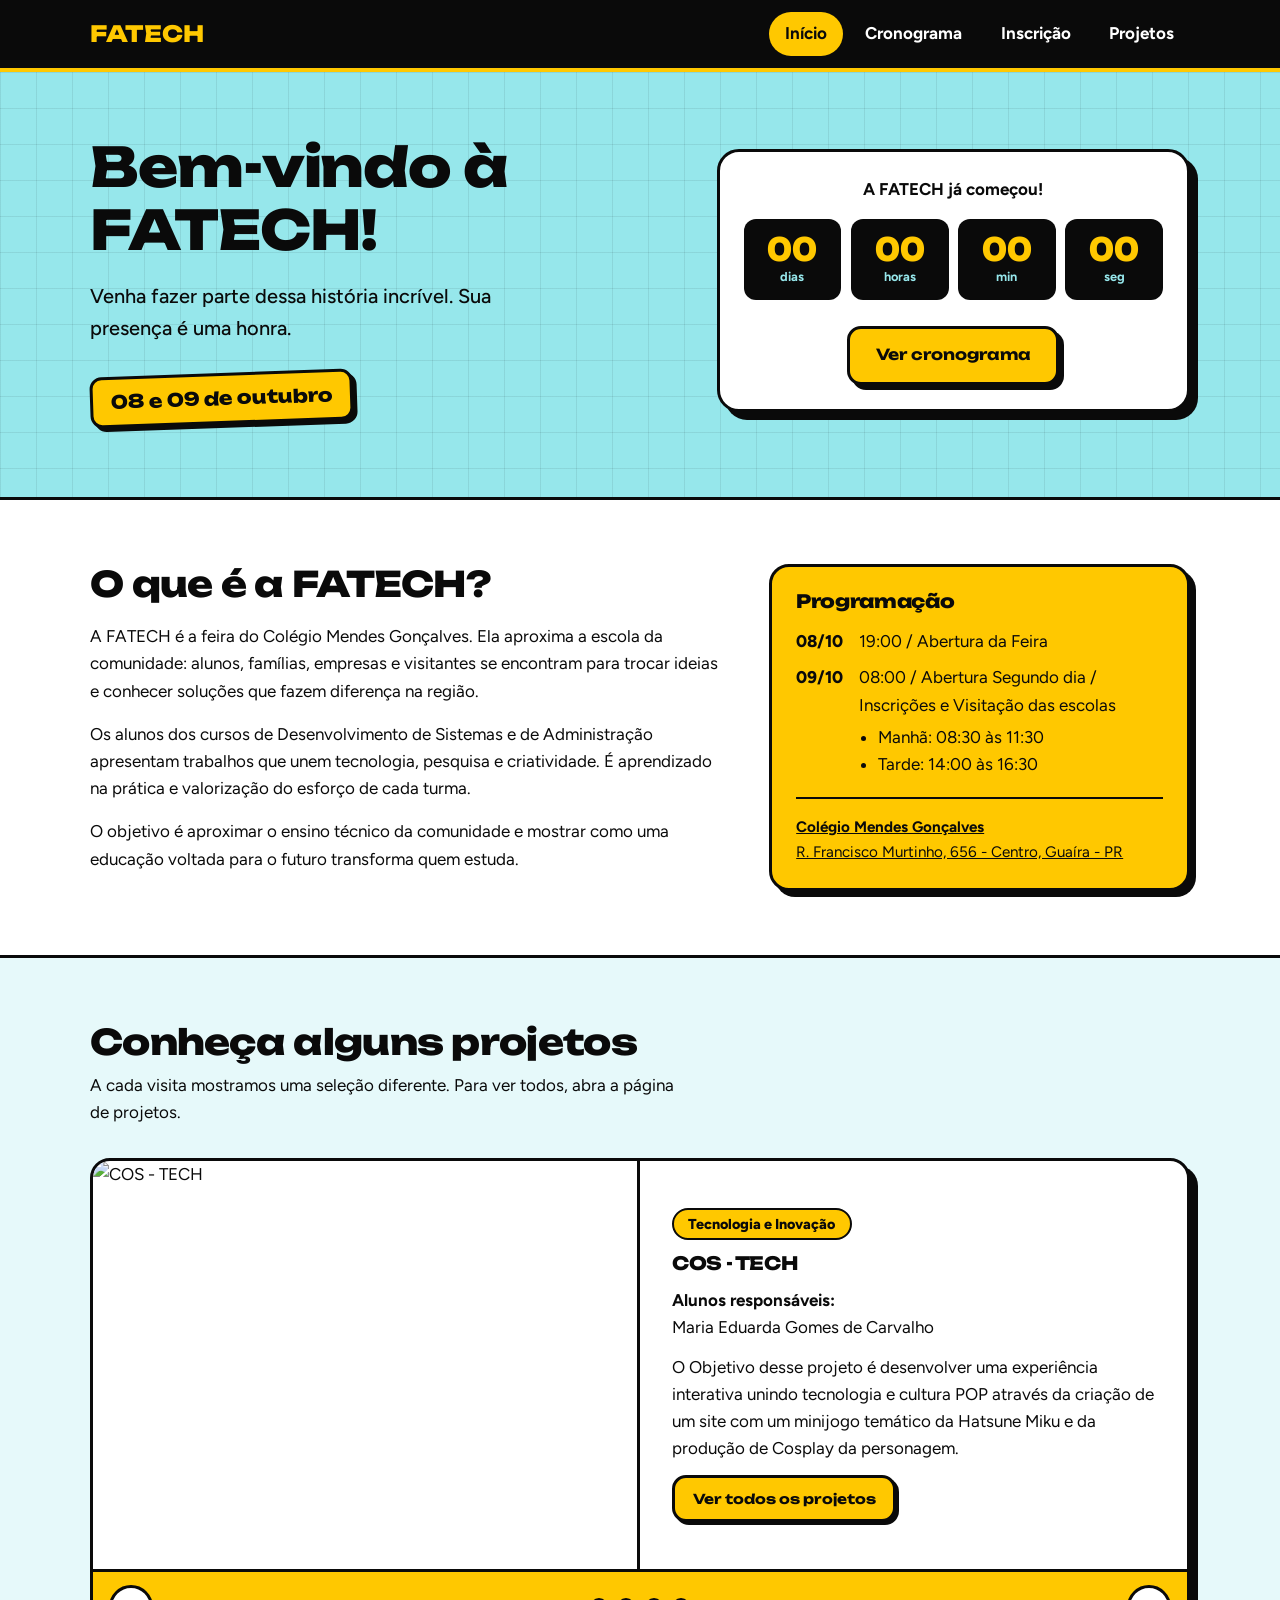
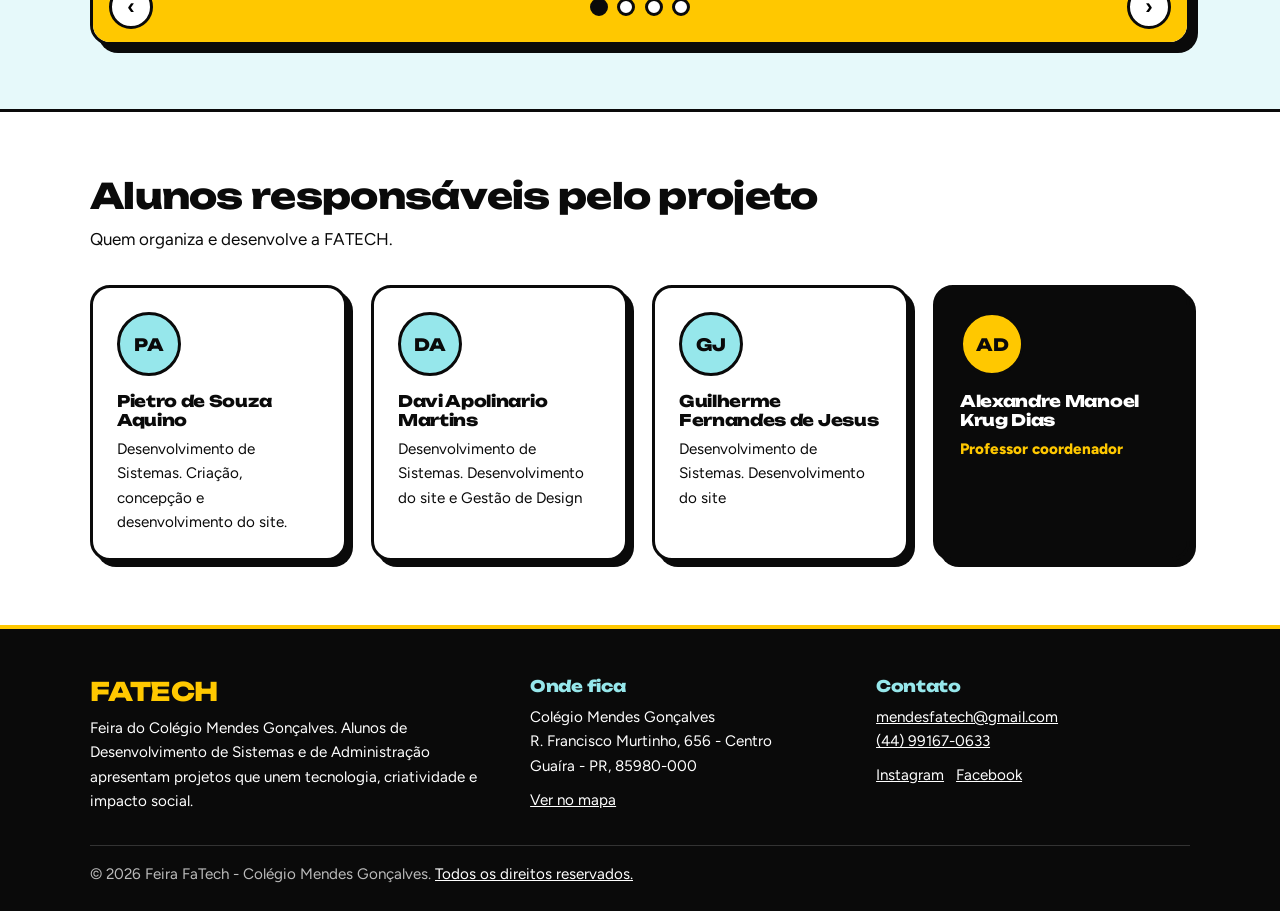
==== commit 21a8368d: "Add files via upload" ====
--- a/index.html
+++ b/index.html
@@ -160,7 +160,7 @@
       </div>
     </div>
     <div class="container">
-      <p class="copy">&copy; <span id="ano">2026</span> Feira FaTech - Colégio Mendes Gonçalves. Todos os direitos reservados.</p>
+      <p class="copy">&copy; <span id="ano">2026</span> Feira FaTech - Colégio Mendes Gonçalves. <a href="politicazoeiro.html">Todos os direitos reservados.</a></p>
     </div>
   </footer>
 
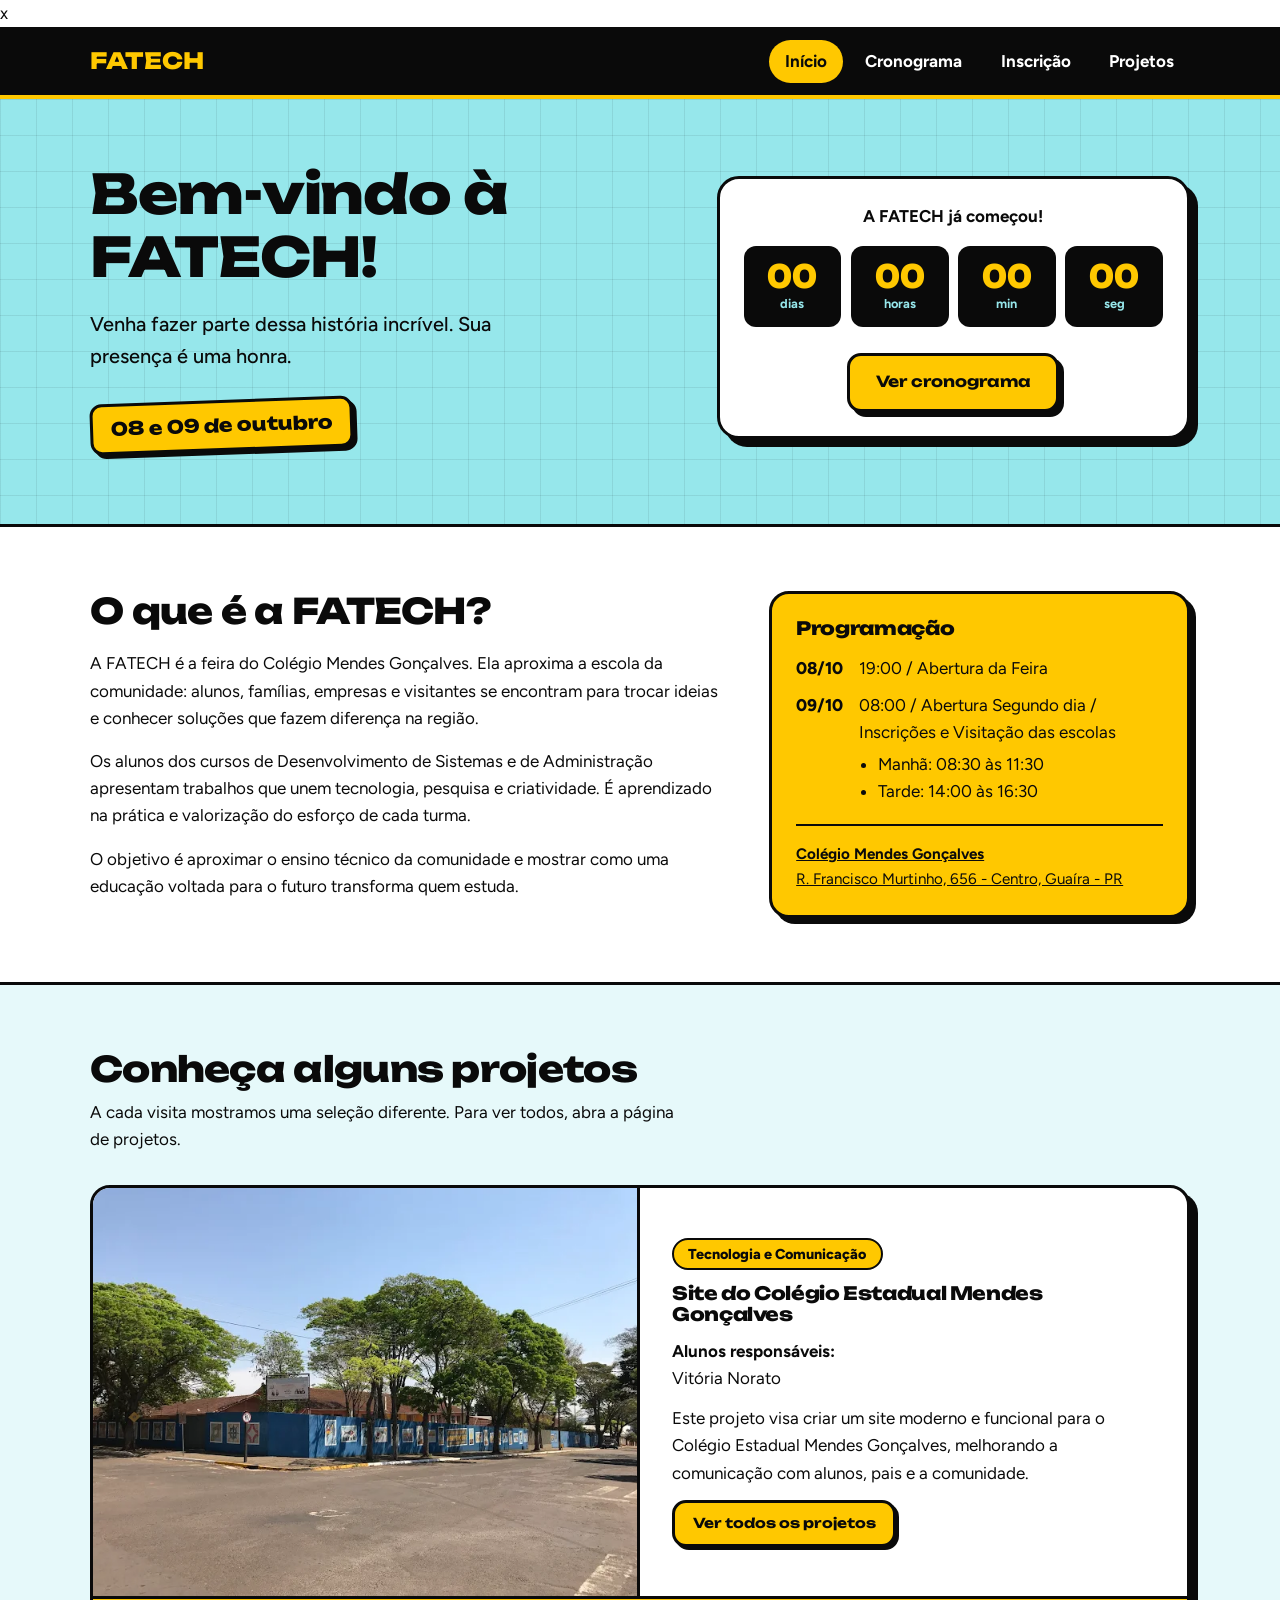
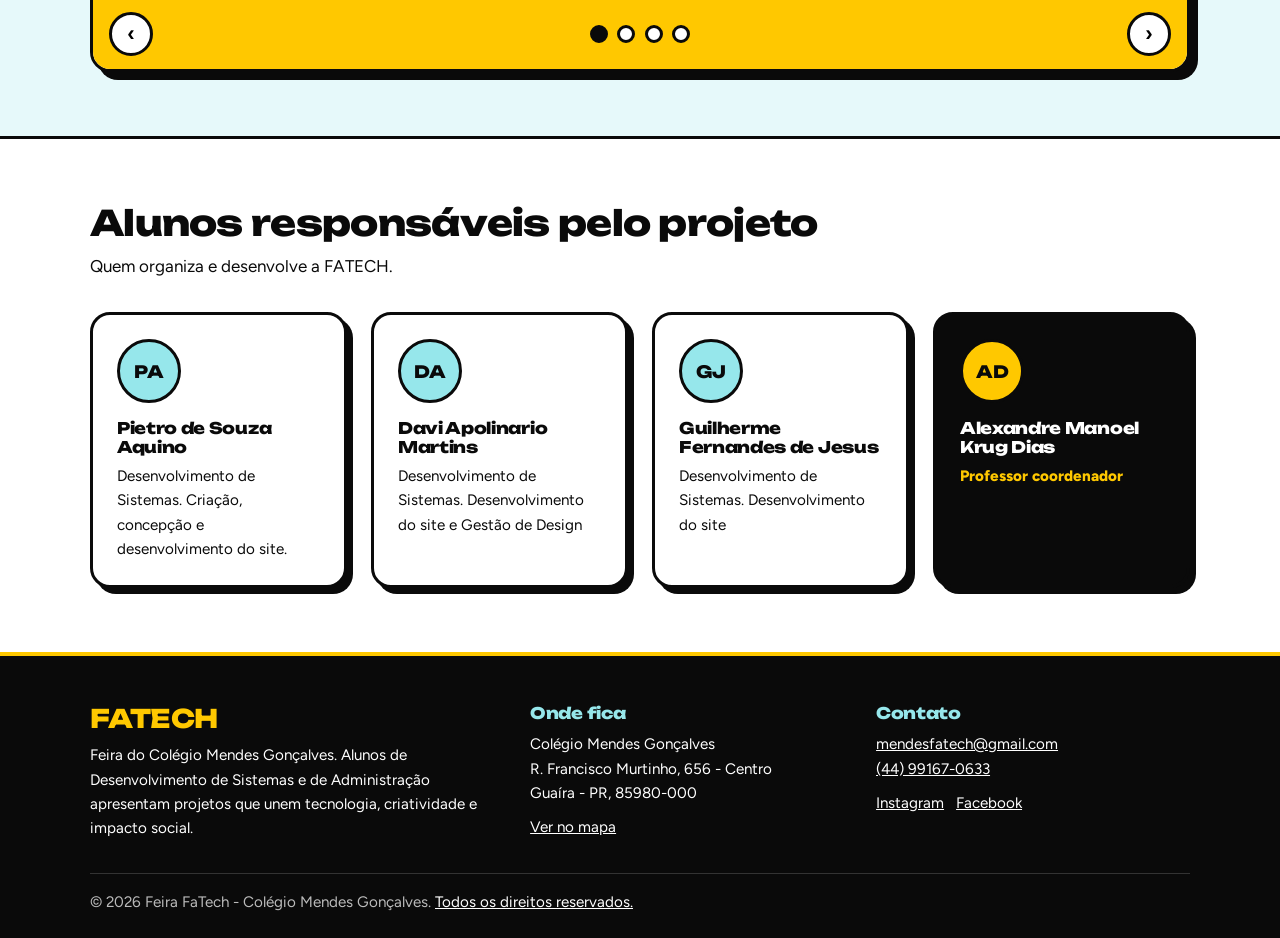
==== commit 2de55320: "Add files via upload" ====
--- a/index.html
+++ b/index.html
@@ -7,7 +7,7 @@
   <meta name="description" content="Feira FATECH do Colégio Mendes Gonçalves: 08 e 09 de outubro , em Guaíra - PR.">
   <link rel="icon" href="data:image/svg+xml,<svg xmlns=%22http://www.w3.org/2000/svg%22 viewBox=%220 0 100 100%22><text y=%22.9em%22 font-size=%2290%22>🤖</text></svg>">
   <link rel="preconnect" href="https://fonts.googleapis.com">
-  <link rel="preconnect" href="https://fonts.gstatic.com" crossorigin>
+  <link rel="preconnect" href="https://fonts.gstatic.com" crossorigin>x
   <link href="https://fonts.googleapis.com/css2?family=Figtree:wght@400;500;700;800&family=Unbounded:wght@500;700;800&display=swap" rel="stylesheet">
   <link rel="stylesheet" href="css/style.css">
 </head>
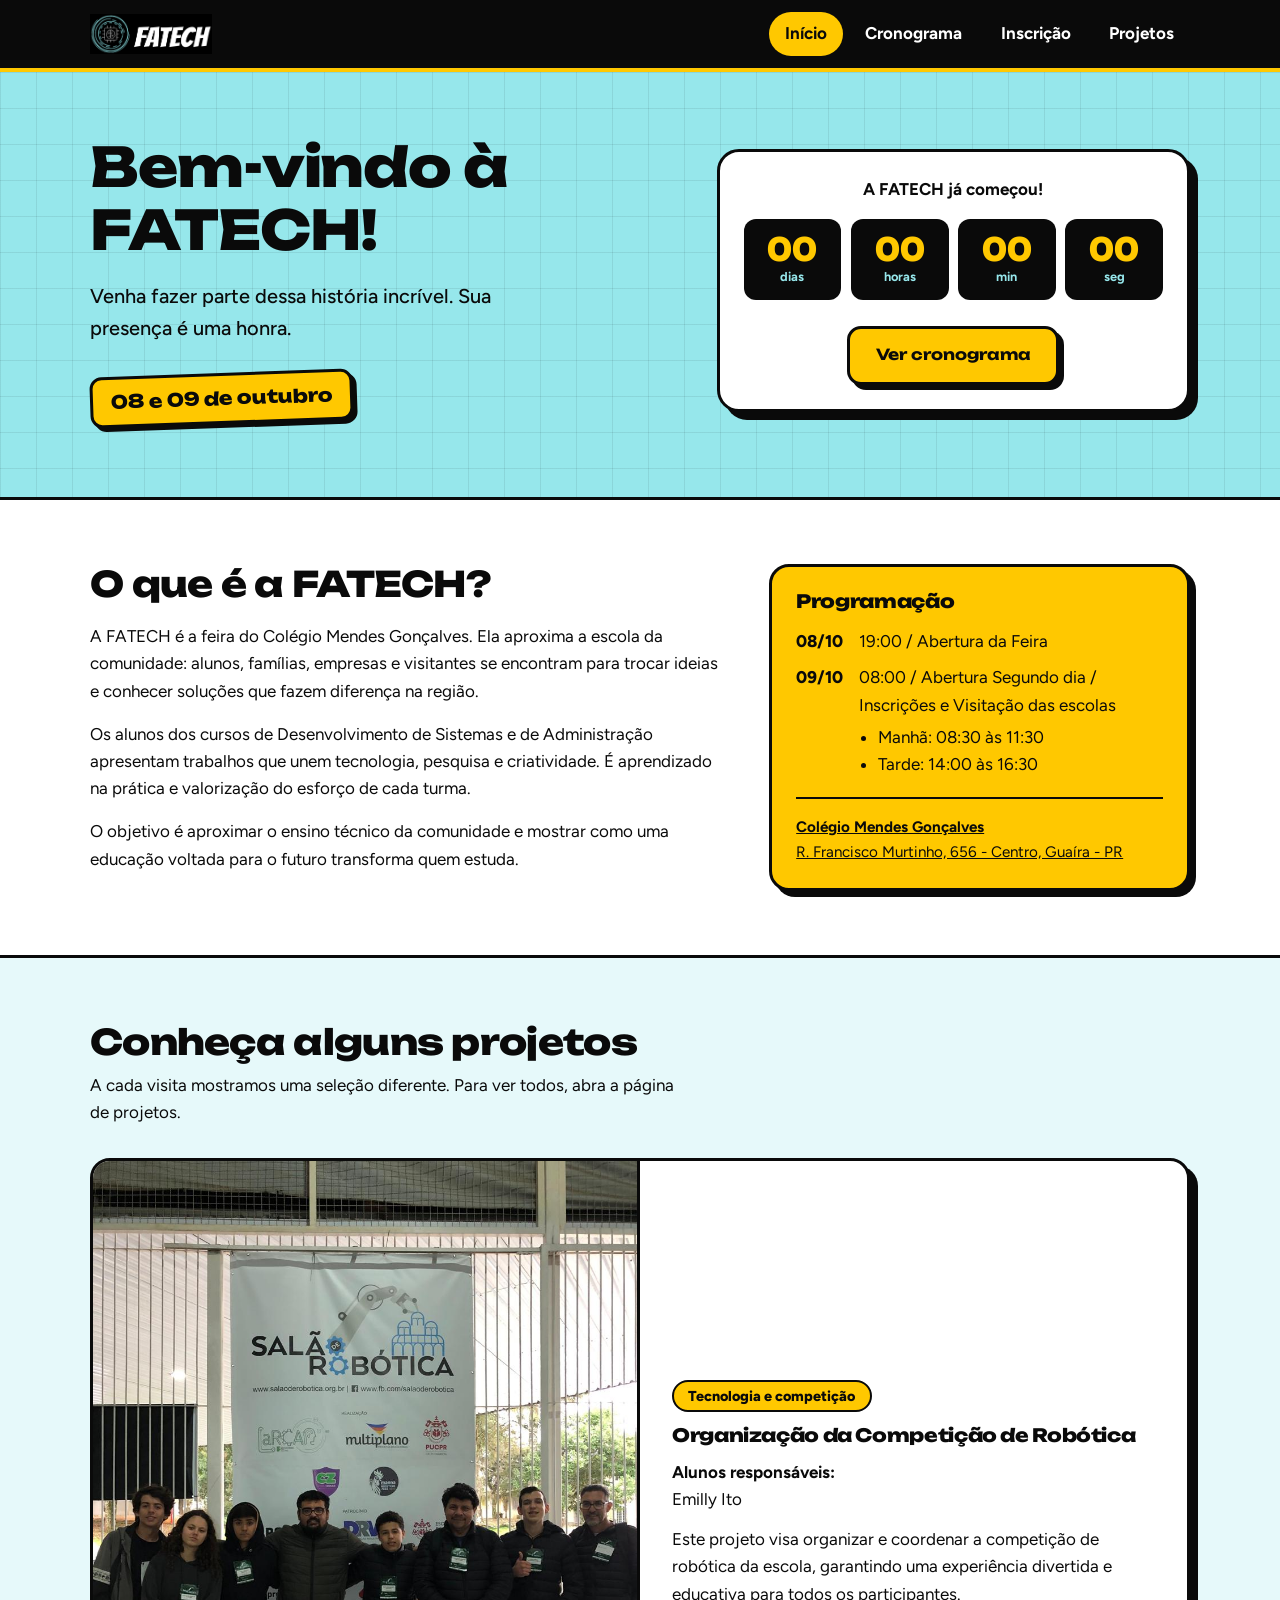
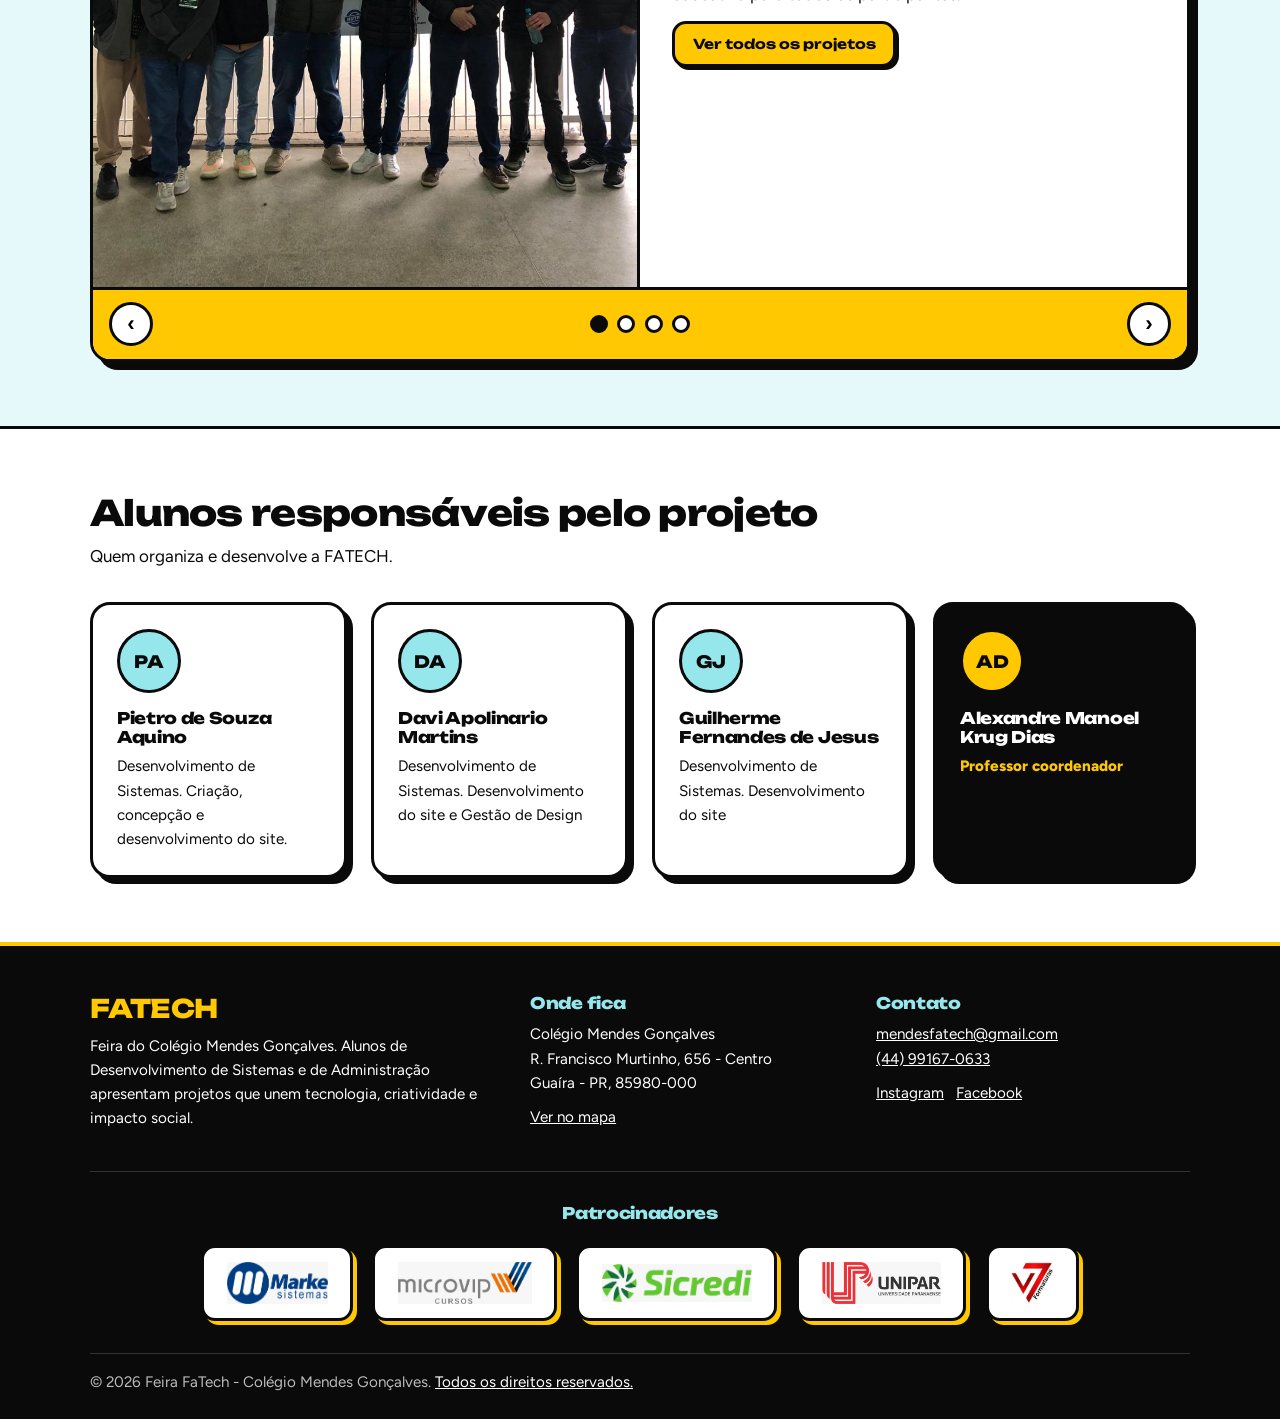
==== commit 56d9f2bb: "Add files via upload" ====
--- a/index.html
+++ b/index.html
@@ -5,19 +5,17 @@
   <meta name="viewport" content="width=device-width, initial-scale=1">
   <title>FATECH | Colégio Mendes Gonçalves</title>
   <meta name="description" content="Feira FATECH do Colégio Mendes Gonçalves: 08 e 09 de outubro , em Guaíra - PR.">
-  <link rel="icon" href="data:image/svg+xml,<svg xmlns=%22http://www.w3.org/2000/svg%22 viewBox=%220 0 100 100%22><text y=%22.9em%22 font-size=%2290%22>🤖</text></svg>">
+  <link re  l="icon" href="data:image/svg+xml,<svg xmlns=%22http://www.w3.org/2000/svg%22 viewBox=%220 0 100 100%22><text y=%22.9em%22 font-size=%2290%22>🤖</text></svg>">
   <link rel="preconnect" href="https://fonts.googleapis.com">
-  <link rel="preconnect" href="https://fonts.gstatic.com" crossorigin>x
+  <link rel="preconnect" href="https://fonts.gstatic.com" crossorigin>
   <link href="https://fonts.googleapis.com/css2?family=Figtree:wght@400;500;700;800&family=Unbounded:wght@500;700;800&display=swap" rel="stylesheet">
   <link rel="stylesheet" href="css/style.css">
 </head>
 <body>
-  <a class="pular" href="#conteudo">Pular para o conteúdo</a>
-
   <header class="site-header">
     <div class="container header-inner">
       <a class="logo" href="index.html">
-        <img src="https://fatechmendes.com/assets/img/navbar-logo.png" alt="FATECH" onerror="this.replaceWith(document.createTextNode('FATECH'))">
+        <img src="img/logo-fatech-header.png" alt="FATECH - Feira de Administração e Tecnologia Mendes Gonçalves">
       </a>
       <button class="menu-btn" type="button" aria-expanded="false" aria-controls="menu">Menu</button>
       <nav class="nav" id="menu" aria-label="Principal">
@@ -159,6 +157,17 @@
         <p><a href="https://www.instagram.com/fatechmendes/" target="_blank" rel="noopener">Instagram</a> &nbsp; <a href="https://www.facebook.com/mendes.goncalves.520/" target="_blank" rel="noopener">Facebook</a></p>
       </div>
     </div>
+    <div class="container patrocinadores">
+      <h3>Patrocinadores</h3>
+      <ul class="lista-patrocinadores">
+        <li class="patrocinador-logo"><img src="img/patrocinadores/marke-sistemas.jpeg" alt="Marke Sistemas"></li>
+        <li class="patrocinador-logo"><img src="img/patrocinadores/microvip-cursos.jpeg" alt="Microvip Cursos"></li>
+        <li class="patrocinador-logo"><img src="img/patrocinadores/sicredi.jpeg" alt="Sicredi"></li>
+        <li class="patrocinador-logo"><img src="img/patrocinadores/unipar.jpeg" alt="Unipar - Universidade Paranaense"></li>
+        <li class="patrocinador-logo"><img src="img/patrocinadores/v7-formaturas.jpeg" alt="V7 Formaturas"></li>
+      </ul>
+    </div>
+
     <div class="container">
       <p class="copy">&copy; <span id="ano">2026</span> Feira FaTech - Colégio Mendes Gonçalves. <a href="politicazoeiro.html">Todos os direitos reservados.</a></p>
     </div>
--- a/css/style.css
+++ b/css/style.css
@@ -660,6 +660,50 @@
 .site-footer p + p { margin-top: .6rem; }
 .site-footer a { color: var(--branco); }
 .site-footer a:hover { color: var(--laranja); }
+/* ---------- Patrocinadores (no rodapé) ---------- */
+.patrocinadores {
+  border-top: 1px solid #333;
+  margin-top: 2.5rem;
+  padding-top: 2rem;
+}
+.patrocinadores h3 {
+  text-align: center;
+  margin-bottom: 1.4rem;
+}
+.lista-patrocinadores {
+  display: flex;
+  flex-wrap: wrap;
+  justify-content: center;
+  align-items: stretch;
+  gap: 1.2rem;
+  list-style: none;
+}
+.lista-patrocinadores li {
+  display: flex;
+}
+.patrocinador-logo {
+  display: flex;
+  align-items: center;
+  justify-content: center;
+  background: var(--branco);
+  border: var(--borda);
+  border-radius: 14px;
+  box-shadow: 4px 4px 0 var(--laranja);
+  padding: .9rem 1.4rem;
+  transition: transform .15s;
+}
+.patrocinador-logo:hover { transform: translateY(-3px); }
+.patrocinador-logo img {
+  height: 42px;
+  width: auto;
+  max-width: 150px;
+  object-fit: contain;
+}
+@media (max-width: 540px) {
+  .patrocinador-logo { padding: .7rem 1.1rem; }
+  .patrocinador-logo img { height: 34px; max-width: 120px; }
+}
+
 .copy {
   border-top: 1px solid #333;
   margin-top: 2rem;
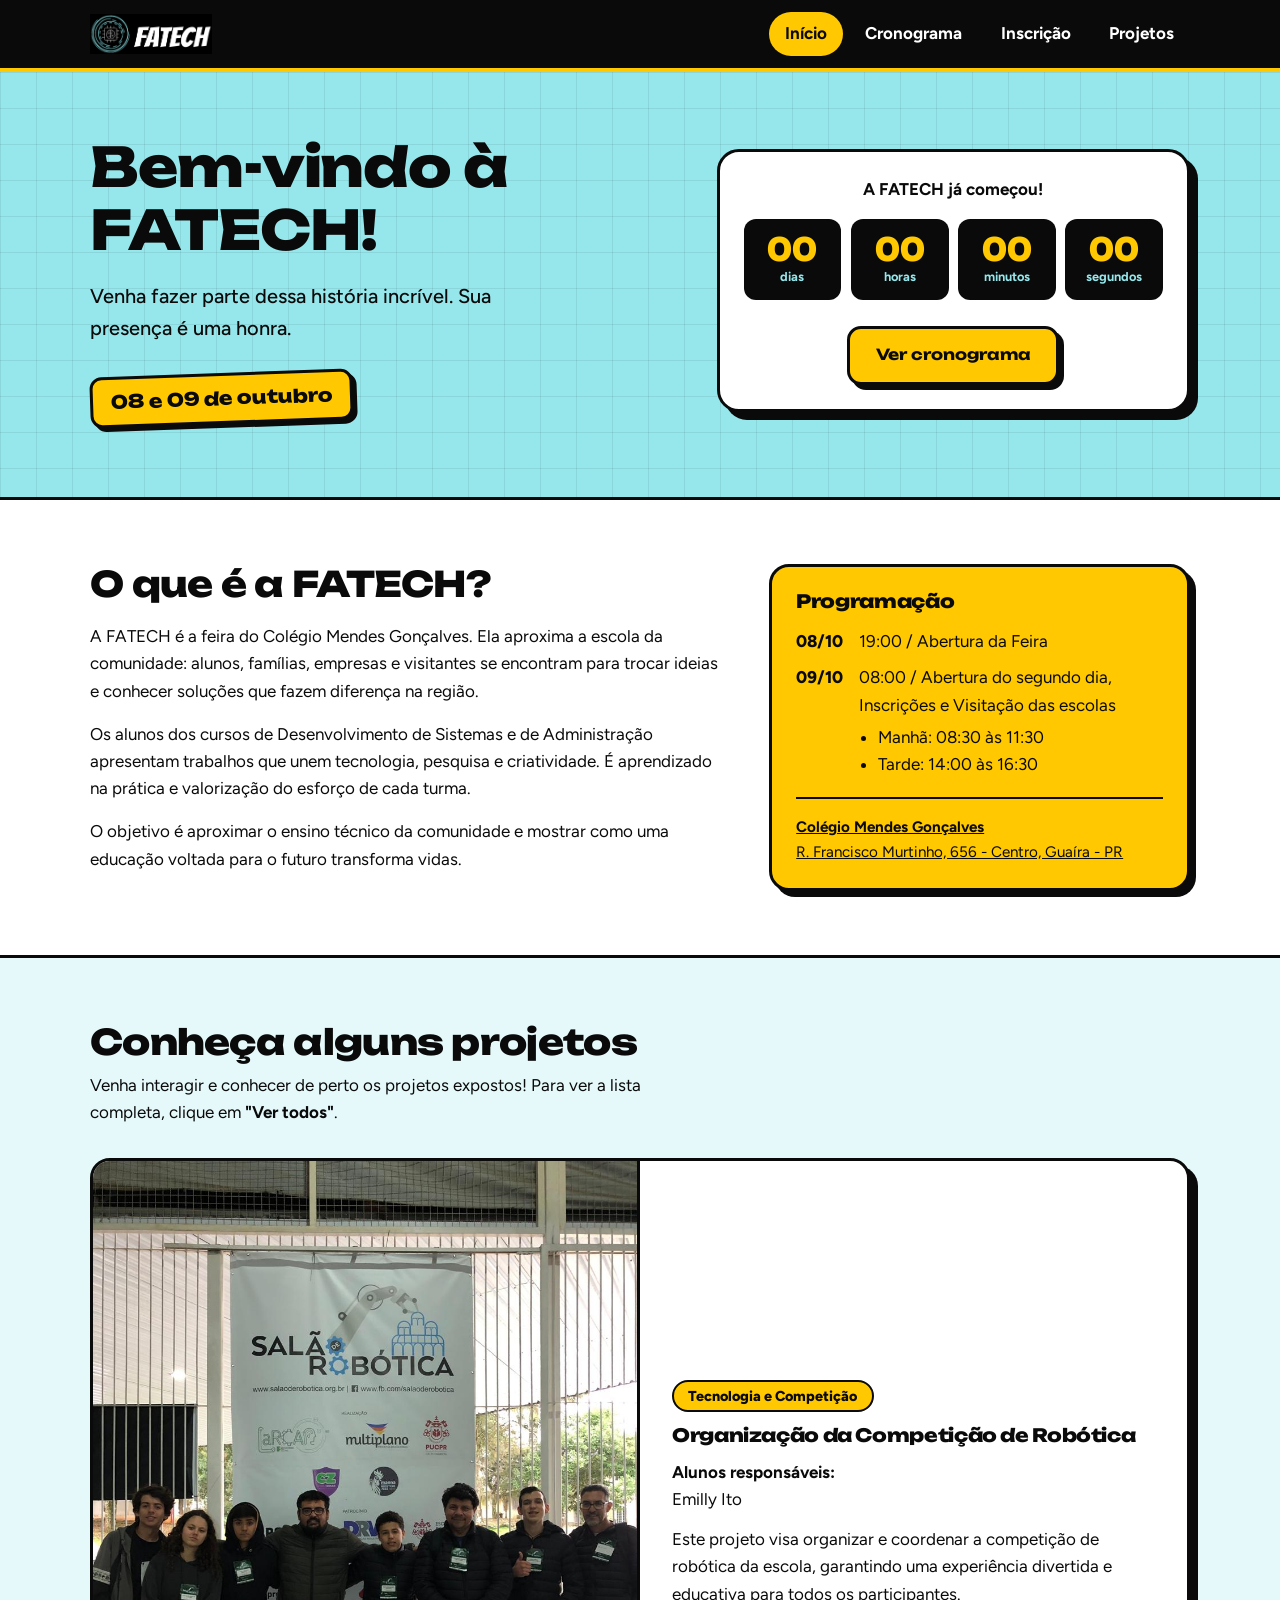
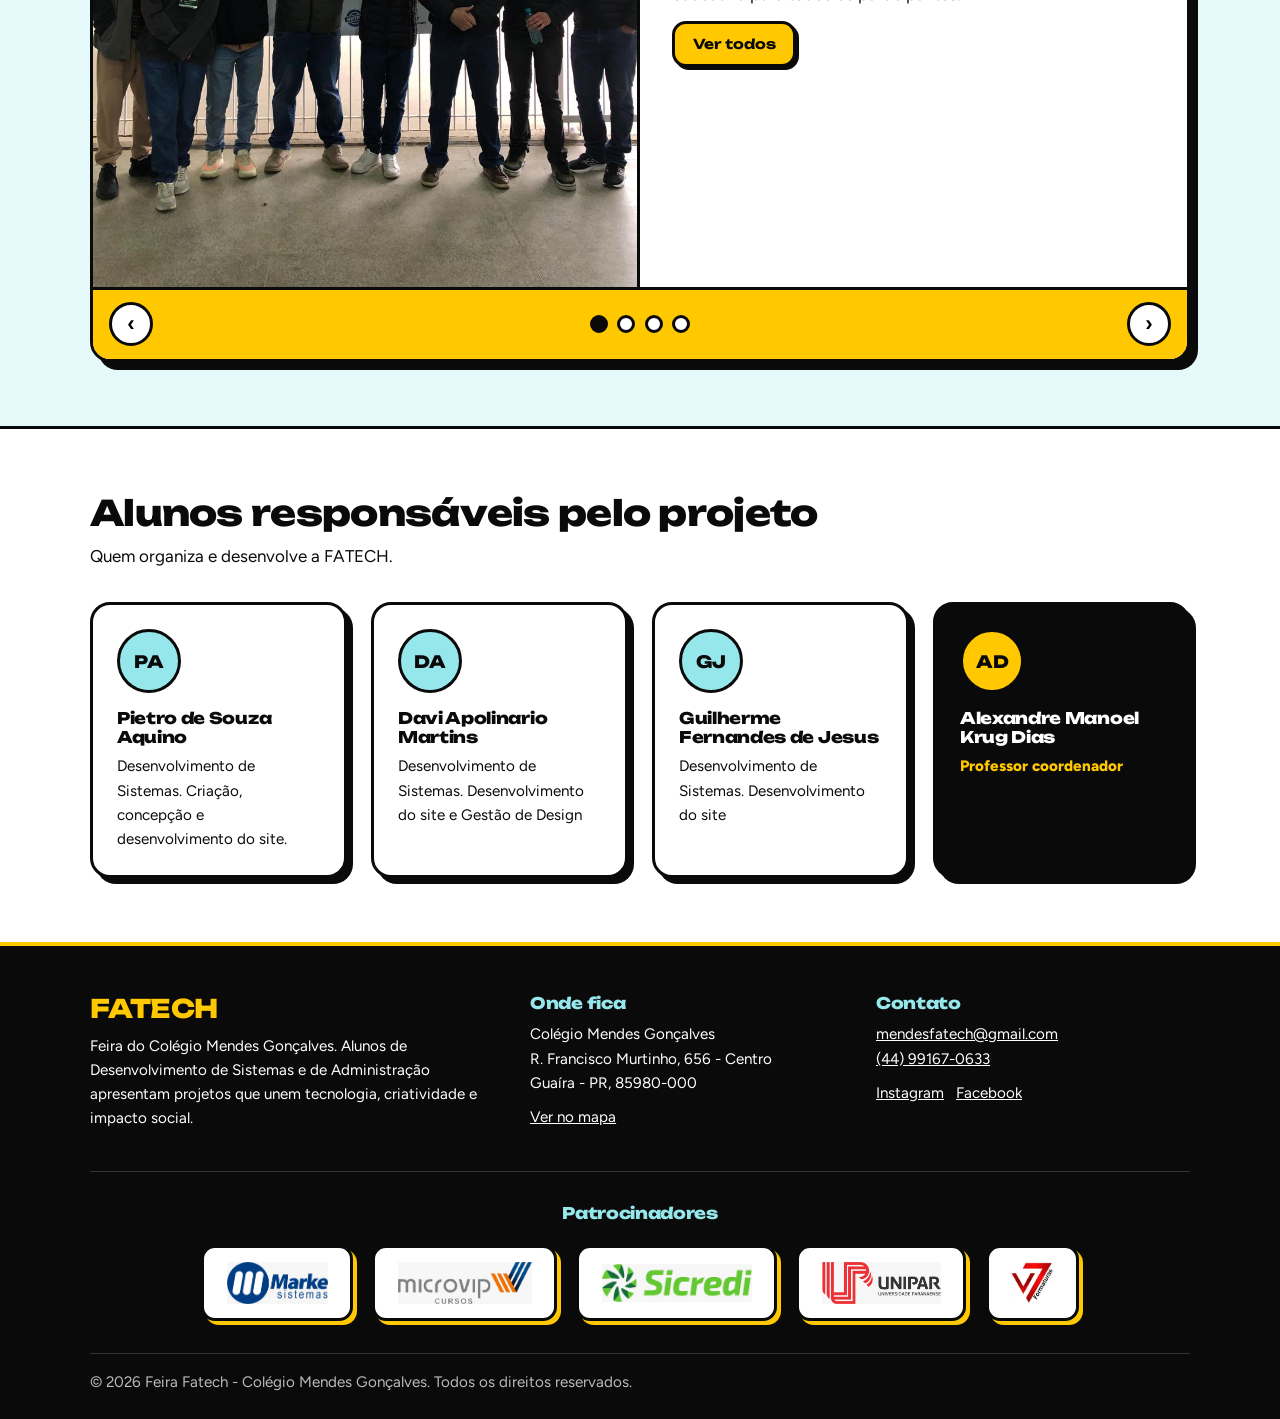
==== commit 4d1641ee: "Add files via upload" ====
--- a/index.html
+++ b/index.html
@@ -5,7 +5,7 @@
   <meta name="viewport" content="width=device-width, initial-scale=1">
   <title>FATECH | Colégio Mendes Gonçalves</title>
   <meta name="description" content="Feira FATECH do Colégio Mendes Gonçalves: 08 e 09 de outubro , em Guaíra - PR.">
-  <link re  l="icon" href="data:image/svg+xml,<svg xmlns=%22http://www.w3.org/2000/svg%22 viewBox=%220 0 100 100%22><text y=%22.9em%22 font-size=%2290%22>🤖</text></svg>">
+  <link rel="icon" href="data:image/svg+xml,<svg xmlns=%22http://www.w3.org/2000/svg%22 viewBox=%220 0 100 100%22><text y=%22.9em%22 font-size=%2290%22>🤖</text></svg>">
   <link rel="preconnect" href="https://fonts.googleapis.com">
   <link rel="preconnect" href="https://fonts.gstatic.com" crossorigin>
   <link href="https://fonts.googleapis.com/css2?family=Figtree:wght@400;500;700;800&family=Unbounded:wght@500;700;800&display=swap" rel="stylesheet">
@@ -41,12 +41,12 @@
         </div>
 
         <div class="painel-contagem">
-          <p id="contagem-titulo">Faltam para a abertura, 08/10 às 19:30</p>
+          <p id="contagem-titulo">Abertura: 08/10, às 19:00</p>
           <div class="contagem" role="timer">
             <div class="tile"><span class="num" id="cd-dias">00</span><span class="rot">dias</span></div>
             <div class="tile"><span class="num" id="cd-horas">00</span><span class="rot">horas</span></div>
-            <div class="tile"><span class="num" id="cd-min">00</span><span class="rot">min</span></div>
-            <div class="tile"><span class="num" id="cd-seg">00</span><span class="rot">seg</span></div>
+            <div class="tile"><span class="num" id="cd-min">00</span><span class="rot">minutos</span></div>
+            <div class="tile"><span class="num" id="cd-seg">00</span><span class="rot">segundos</span></div>
           </div>
           <a class="btn" href="cronograma.html">Ver cronograma</a>
         </div>
@@ -60,7 +60,7 @@
           <h2>O que é a FATECH?</h2>
           <p>A FATECH é a feira do Colégio Mendes Gonçalves. Ela aproxima a escola da comunidade: alunos, famílias, empresas e visitantes se encontram para trocar ideias e conhecer soluções que fazem diferença na região.</p>
           <p>Os alunos dos cursos de Desenvolvimento de Sistemas e de Administração apresentam trabalhos que unem tecnologia, pesquisa e criatividade. É aprendizado na prática e valorização do esforço de cada turma.</p>
-          <p>O objetivo é aproximar o ensino técnico da comunidade e mostrar como uma educação voltada para o futuro transforma quem estuda.</p>
+          <p>O objetivo é aproximar o ensino técnico da comunidade e mostrar como uma educação voltada para o futuro transforma vidas.</p>
         </div>
 
         <aside class="horarios" aria-labelledby="prog">
@@ -72,7 +72,7 @@
             </dd>
             <dt>09/10</dt>
             <dd>
-              08:00 / Abertura Segundo dia / Inscrições e Visitação das escolas
+              08:00 / Abertura do segundo dia, Inscrições e Visitação das escolas
               <ul>
                 <li>Manhã: 08:30 às 11:30</li>
                 <li>Tarde: 14:00 às 16:30</li>
@@ -89,7 +89,7 @@
       <div class="container">
         <div class="secao-titulo">
           <h2>Conheça alguns projetos</h2>
-          <p>A cada visita mostramos uma seleção diferente. Para ver todos, abra a página de projetos.</p>
+          <p>Venha interagir e conhecer de perto os projetos expostos! Para ver a lista completa, clique em <b>"Ver todos"</b>.</p>
         </div>
 
         <div class="carrossel" id="carrossel" role="region" aria-roledescription="carrossel" aria-label="Projetos da FATECH">
@@ -169,7 +169,7 @@
     </div>
 
     <div class="container">
-      <p class="copy">&copy; <span id="ano">2026</span> Feira FaTech - Colégio Mendes Gonçalves. <a href="politicazoeiro.html">Todos os direitos reservados.</a></p>
+      <p class="copy">&copy; <span id="ano">2026</span> Feira Fatech - Colégio Mendes Gonçalves. Todos os direitos reservados.</p>
     </div>
   </footer>
 
